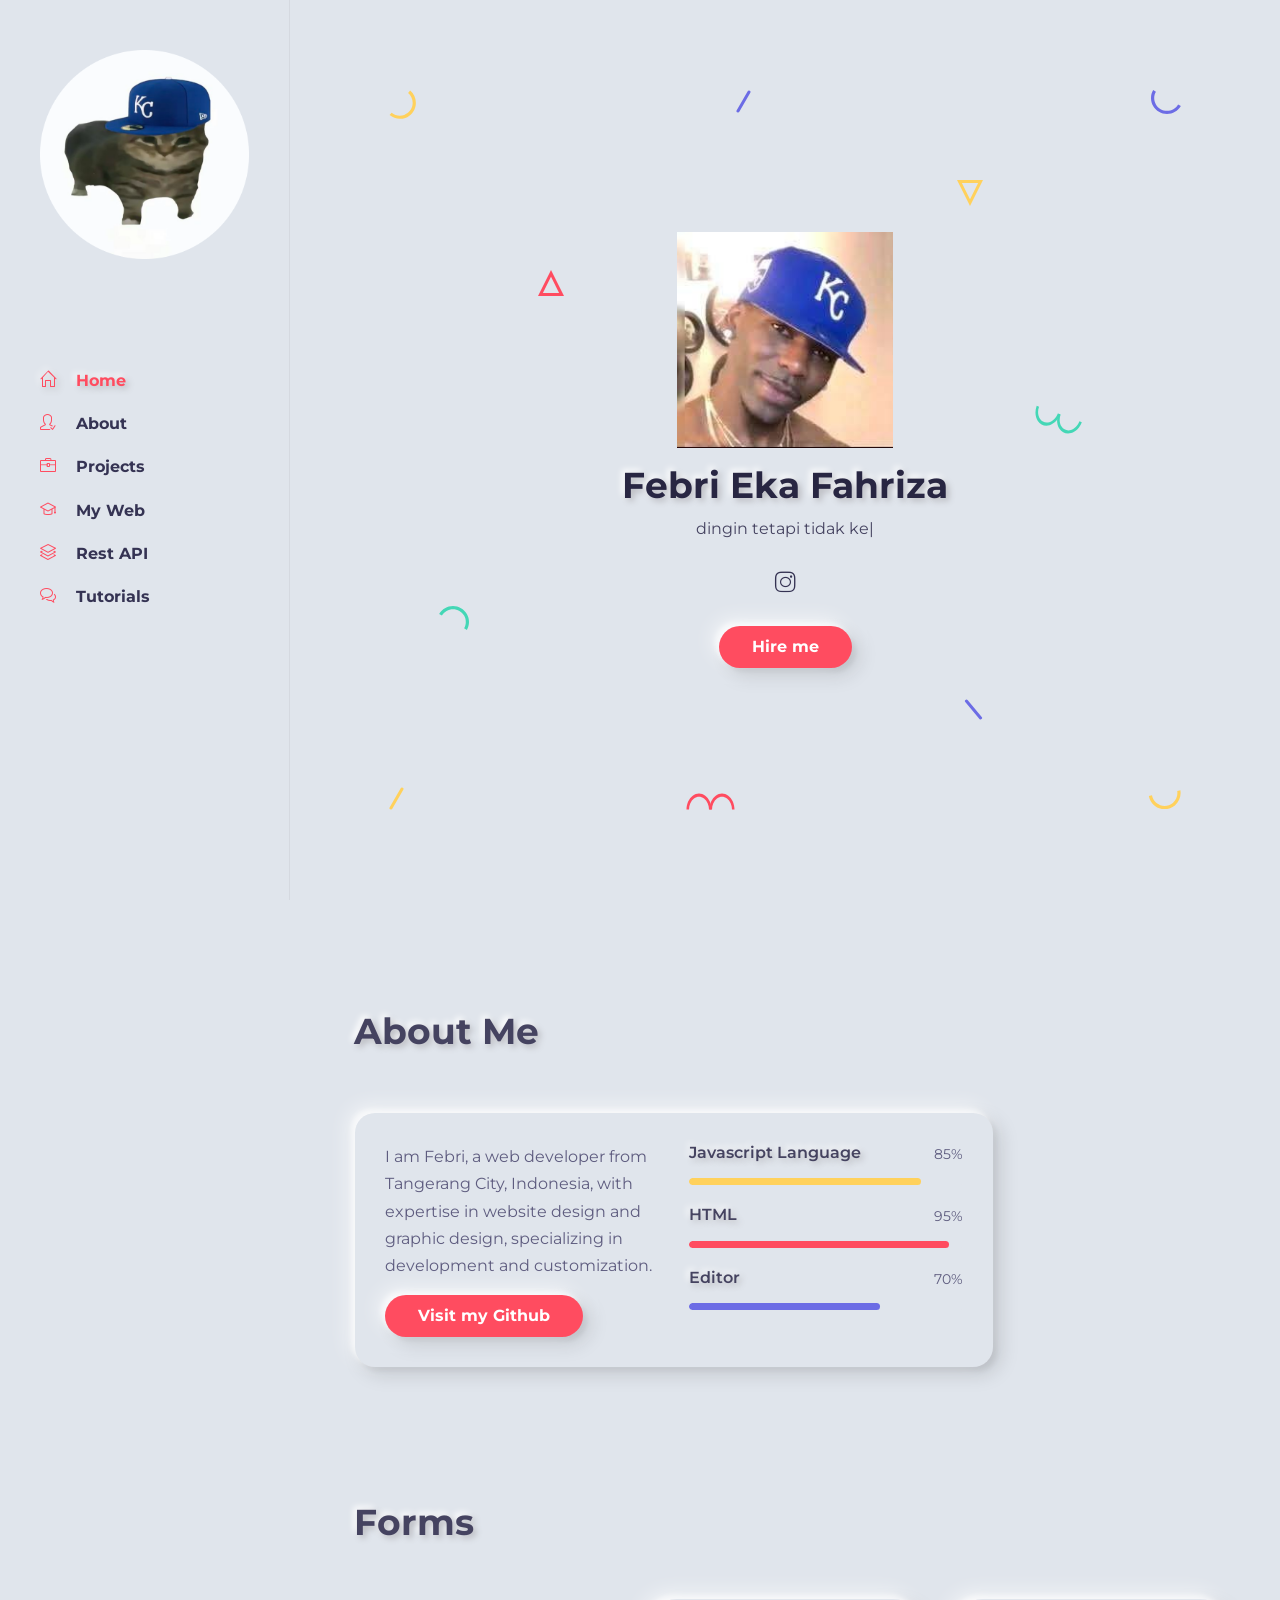
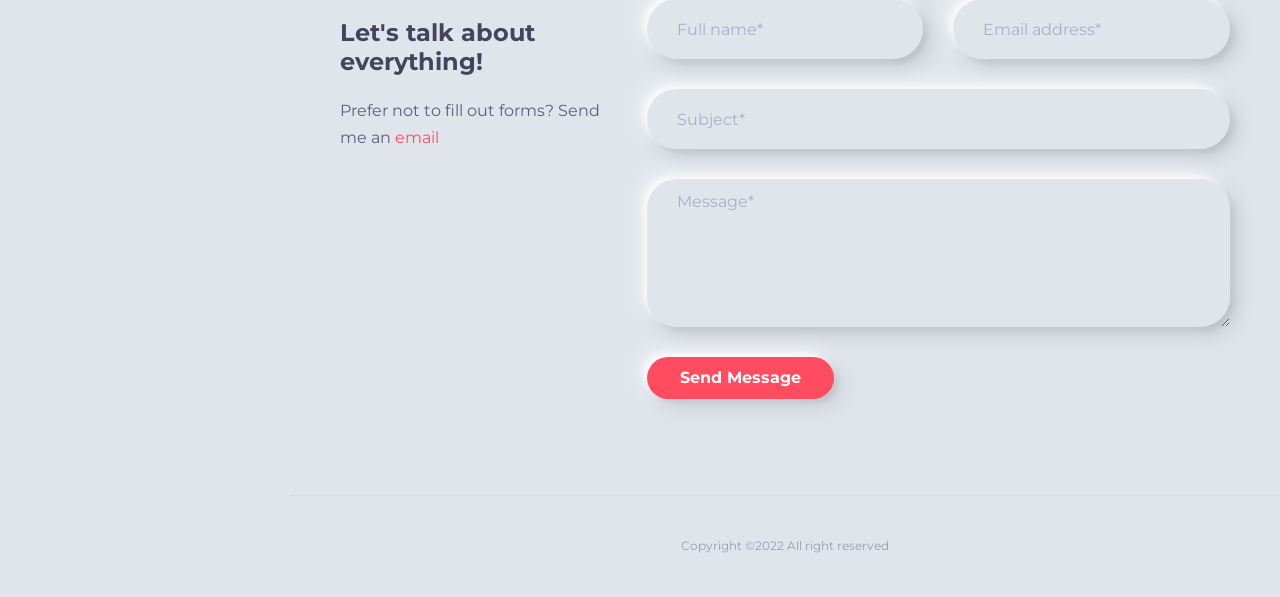
==== index.html @ 109f9fe0 "Update index.html" ====
<!DOCTYPE html>
<html lang="en-US">
  <head>
    <meta http-equiv="Content-Type" content="text/html; charset=UTF-8" />
    <title>Pucciri</title>
    <meta
      name="viewport"
      content="width=device-width, initial-scale=1, maximum-scale=1"
    />
    <link rel="shortcut icon" type="image/x-icon" href="images/profile.png" />

    <!-- STYLESHEETS -->
    <link rel="stylesheet" href="css/bootstrap.min.css" />
    <link rel="stylesheet" href="css/all.min.css" type="text/css" media="all" />
    <link
      rel="stylesheet"
      href="css/simple-line-icons.css"
      type="text/css"
      media="all"
    />
    <link rel="stylesheet" href="css/animate.css" type="text/css" media="all" />
    <link
      rel="stylesheet"
      href="css/jquery.fancybox.css"
      type="text/css"
      media="all"
    />
    <link
      rel="stylesheet"
      href="css/magnific-popup.css"
      type="text/css"
      media="all"
    />
    <link rel="stylesheet" href="css/style.css" type="text/css" media="all" />

    <script
      async
      src="https://www.googletagmanager.com/gtag/js?id=G-FWYZLPJEN9"
    ></script>
    <script src="js/gtag.js"></script>
  </head>

  <body>
    <!-- Preloader -->
    <div id="preloader" class="light">
      <div class="outer">
        <!-- Google Chrome -->
        <div class="infinityChrome">
          <div></div>
          <div></div>
          <div></div>
        </div>

        <!-- Safari and others -->
        <div class="infinity">
          <div>
            <span></span>
          </div>
          <div>
            <span></span>
          </div>
          <div>
            <span></span>
          </div>
        </div>
        <!-- Stuff -->
        <svg xmlns="http://www.w3.org/2000/svg" version="1.1" class="goo-outer">
          <defs>
            <filter id="goo">
              <feGaussianBlur
                in="SourceGraphic"
                stdDeviation="6"
                result="blur"
              />
              <feColorMatrix
                in="blur"
                values="1 0 0 0 0  0 1 0 0 0  0 0 1 0 0  0 0 0 18 -7"
                result="goo"
              />
              <feBlend in="SourceGraphic" in2="goo" />
            </filter>
          </defs>
        </svg>
      </div>
    </div>

    <!-- mobile header -->
    <header class="mobile-header-1 light">
      <div class="container">
        <!-- menu icon -->
        <div class="menu-icon d-inline-flex mr-4">
          <button>
            <span></span>
          </button>
        </div>
        <!-- logo image -->
        <div class="site-logo">
          <a href="#home">
            <img src="images/kucing.png" alt="rns" />
          </a>
        </div>
      </div>
    </header>

    <!-- desktop header -->
    <header class="desktop-header-1 light d-flex align-items-start flex-column">
      <!-- logo image -->
      <div class="site-logo">
        <a href="#home">
          <img src="images/kucing.png" alt="rns" />
        </a>
      </div>

      <!-- main menu -->
      <nav>
        <ul class="vertical-menu scrollspy">
          <li class="active">
            <a href="#home"><i class="icon-home"></i>Home</a>
          </li>
          <li>
            <a href="#about"><i class="icon-user-following"></i>About</a>
          </li>
          <li>
            <a href="https://github.com/pucciri?tab=projects"><i class="icon-briefcase"></i>Projects</a>
          </li>
          <li>
            <a href="https://jkt48.com/news/list?page=14&lang=id"><i class="icon-graduation"></i>My Web</a>
          </li>
          <li>
            <a href=""><i class="icon-layers"></i>Rest API</a>
          </li>
          <li>
            <a href="https://febri.github.io"><i class="icon-bubbles"></i>Tutorials</a>
          </li>
        </ul>
      </nav>

      <!-- site footer -->
    </header>

    <!-- main layout -->
    <main class="content">
      <!-- section home -->
      <section id="home" class="home d-flex light align-items-center">
        <div class="container">
          <!-- intro -->
          <div class="intro">
            <!-- avatar image -->
            <img
              src="images/anu.png"
              alt="Febri"
              class="mb-3"
              width="40%"
            />

            <!-- info -->
            <h1 class="mb-2 mt-0">Febri Eka Fahriza</h1>
            <p><span class="typing"></span></p>

            <!-- social icons -->
            <ul class="social-icons light list-inline mb-0 mt-4">
              <li class="list-inline-item">
                <a href="https://www.instagram.com/febrief_?igsh=MTBic3hxaTU4dmRndg==" target="_blank">
                  <i class="icon-social-instagram"></i>
                </a>
              </li>
            </ul>

            <!-- buttons -->
            <div class="mt-4">
              <a href="#contact" class="btn btn-default">Hire me</a>
            </div>
          </div>
          
          <!-- parallax layers -->
          <div class="parallax" data-relative-input="true">
            <svg
              width="27"
              height="29"
              data-depth="0.3"
              class="layer p1"
              xmlns="http://www.w3.org/2000/svg"
            >
              <path
                d="M21.15625.60099c4.37954 3.67487 6.46544 9.40612 5.47254 15.03526-.9929 5.62915-4.91339 10.30141-10.2846 12.25672-5.37122 1.9553-11.3776.89631-15.75715-2.77856l2.05692-2.45134c3.50315 2.93948 8.3087 3.78663 12.60572 2.22284 4.297-1.5638 7.43381-5.30209 8.22768-9.80537.79387-4.50328-.8749-9.08872-4.37803-12.02821L21.15625.60099z"
                fill="#FFD15C"
                fill-rule="evenodd"
              />
            </svg>

            <svg
              width="26"
              height="26"
              data-depth="0.2"
              class="layer p2"
              xmlns="http://www.w3.org/2000/svg"
            >
              <path
                d="M13 3.3541L2.42705 24.5h21.1459L13 3.3541z"
                stroke="#FF4C60"
                stroke-width="3"
                fill="none"
                fill-rule="evenodd"
              />
            </svg>

            <svg
              width="30"
              height="25"
              data-depth="0.3"
              class="layer p3"
              xmlns="http://www.w3.org/2000/svg"
            >
              <path
                d="M.1436 8.9282C3.00213 3.97706 8.2841.92763 14.00013.92796c5.71605.00032 10.9981 3.04992 13.85641 8 2.8583 4.95007 2.8584 11.0491-.00014 16.00024l-2.77128-1.6c2.28651-3.96036 2.28631-8.84002.00011-12.8002-2.2862-3.96017-6.5124-6.40017-11.08513-6.4-4.57271.00018-8.79872 2.43984-11.08524 6.4002l-2.77128-1.6z"
                fill="#44D7B6"
                fill-rule="evenodd"
              />
            </svg>

            <svg
              width="15"
              height="23"
              data-depth="0.6"
              class="layer p4"
              xmlns="http://www.w3.org/2000/svg"
            >
              <rect
                transform="rotate(30 9.86603 10.13397)"
                x="7"
                width="3"
                height="25"
                rx="1.5"
                fill="#FFD15C"
                fill-rule="evenodd"
              />
            </svg>

            <svg
              width="15"
              height="23"
              data-depth="0.2"
              class="layer p5"
              xmlns="http://www.w3.org/2000/svg"
            >
              <rect
                transform="rotate(30 9.86603 10.13397)"
                x="7"
                width="3"
                height="25"
                rx="1.5"
                fill="#6C6CE5"
                fill-rule="evenodd"
              />
            </svg>

            <svg
              width="49"
              height="17"
              data-depth="0.5"
              class="layer p6"
              xmlns="http://www.w3.org/2000/svg"
            >
              <g fill="#FF4C60" fill-rule="evenodd">
                <path
                  d="M.5 16.5c0-5.71709 2.3825-10.99895 6.25-13.8567 3.8675-2.85774 8.6325-2.85774 12.5 0C23.1175 5.50106 25.5 10.78292 25.5 16.5H23c0-4.57303-1.90625-8.79884-5-11.08535-3.09375-2.28652-6.90625-2.28652-10 0C4.90625 7.70116 3 11.92697 3 16.5H.5z"
                />
                <path
                  d="M23.5 16.5c0-5.71709 2.3825-10.99895 6.25-13.8567 3.8675-2.85774 8.6325-2.85774 12.5 0C46.1175 5.50106 48.5 10.78292 48.5 16.5H46c0-4.57303-1.90625-8.79884-5-11.08535-3.09375-2.28652-6.90625-2.28652-10 0-3.09375 2.28651-5 6.51232-5 11.08535h-2.5z"
                />
              </g>
            </svg>

            <svg
              width="26"
              height="26"
              data-depth="0.4"
              class="layer p7"
              xmlns="http://www.w3.org/2000/svg"
            >
              <path
                d="M13 22.6459L2.42705 1.5h21.1459L13 22.6459z"
                stroke="#FFD15C"
                stroke-width="3"
                fill="none"
                fill-rule="evenodd"
              />
            </svg>

            <svg
              width="19"
              height="21"
              data-depth="0.3"
              class="layer p8"
              xmlns="http://www.w3.org/2000/svg"
            >
              <rect
                transform="rotate(-40 6.25252 10.12626)"
                x="7"
                width="3"
                height="25"
                rx="1.5"
                fill="#6C6CE5"
                fill-rule="evenodd"
              />
            </svg>

            <svg
              width="30"
              height="25"
              data-depth="0.3"
              data-depth-y="-1.30"
              class="layer p9"
              xmlns="http://www.w3.org/2000/svg"
            >
              <path
                d="M29.8564 16.0718c-2.85854 4.95114-8.1405 8.00057-13.85654 8.00024-5.71605-.00032-10.9981-3.04992-13.85641-8-2.8583-4.95007-2.8584-11.0491.00014-16.00024l2.77128 1.6c-2.28651 3.96036-2.28631 8.84002-.00011 12.8002 2.2862 3.96017 6.5124 6.40017 11.08513 6.4 4.57271-.00018 8.79872-2.43984 11.08524-6.4002l2.77128 1.6z"
                fill="#6C6CE5"
                fill-rule="evenodd"
              />
            </svg>

            <svg
              width="47"
              height="29"
              data-depth="0.2"
              class="layer p10"
              xmlns="http://www.w3.org/2000/svg"
            >
              <g fill="#44D7B6" fill-rule="evenodd">
                <path
                  d="M46.78878 17.19094c-1.95535 5.3723-6.00068 9.52077-10.61234 10.8834-4.61167 1.36265-9.0893-.26708-11.74616-4.27524-2.65686-4.00817-3.08917-9.78636-1.13381-15.15866l2.34923.85505c-1.56407 4.29724-1.2181 8.92018.90705 12.12693 2.12514 3.20674 5.70772 4.5107 9.39692 3.4202 3.68921-1.0905 6.92581-4.40949 8.48988-8.70673l2.34923.85505z"
                />
                <path
                  d="M25.17585 9.32448c-1.95535 5.3723-6.00068 9.52077-10.61234 10.8834-4.61167 1.36264-9.0893-.26708-11.74616-4.27525C.16049 11.92447-.27182 6.14628 1.68354.77398l2.34923.85505c-1.56407 4.29724-1.2181 8.92018.90705 12.12692 2.12514 3.20675 5.70772 4.5107 9.39692 3.4202 3.68921-1.0905 6.92581-4.40948 8.48988-8.70672l2.34923.85505z"
                />
              </g>
            </svg>

            <svg
              width="33"
              height="20"
              data-depth="0.5"
              class="layer p11"
              xmlns="http://www.w3.org/2000/svg"
            >
              <path
                d="M32.36774.34317c.99276 5.63023-1.09332 11.3614-5.47227 15.03536-4.37895 3.67396-10.3855 4.73307-15.75693 2.77837C5.76711 16.2022 1.84665 11.53014.8539 5.8999l3.15139-.55567c.7941 4.50356 3.93083 8.24147 8.22772 9.8056 4.29688 1.56413 9.10275.71673 12.60554-2.2227C28.34133 9.98771 30.01045 5.4024 29.21635.89884l3.15139-.55567z"
                fill="#FFD15C"
                fill-rule="evenodd"
              />
            </svg>
          </div>
        </div>
      </section>

      <!-- section about -->
      <section id="about">
        <div class="container">
          <!-- section title -->
          <h2 class="section-title wow fadeInUp">About Me</h2>

          <div class="spacer" data-height="60"></div>

            <div class="col-md-9 triangle-left-md triangle-top-sm">
              <div class="rounded bg-white shadow-dark padding-30">
                <div class="row">
                  <div class="col-md-6">
                    <!-- about text -->
                    <p>
                      I am Febri, a web developer from Tangerang City, Indonesia, with expertise in website design and graphic design, specializing in development and customization.
                    </p>
                    <div class="mt-3">
                      <a
                        href="https://github.com/pucciri"
                        class="btn btn-default"
                        >Visit my Github</a
                      >
                    </div>
                    <div
                      class="spacer d-md-none d-lg-none"
                      data-height="30"
                    ></div>
                  </div>
                  <div class="col-md-6">
                    <!-- skill item -->
                    <div class="skill-item">
                      <div class="skill-info clearfix">
                        <h4 class="float-left mb-3 mt-0">Javascript Language</h4>
                        <span class="float-right">85%</span>
                      </div>
                      <div class="progress">
                        <div
                          class="progress-bar data-background"
                          role="progressbar"
                          aria-valuemin="0"
                          aria-valuemax="100"
                          aria-valuenow="85"
                          data-color="#FFD15C"
                        ></div>
                      </div>
                      <div class="spacer" data-height="20"></div>
                    </div>

                    <!-- skill item -->
                    <div class="skill-item">
                      <div class="skill-info clearfix">
                        <h4 class="float-left mb-3 mt-0">HTML</h4>
                        <span class="float-right">95%</span>
                      </div>
                      <div class="progress">
                        <div
                          class="progress-bar data-background"
                          role="progressbar"
                          aria-valuemin="0"
                          aria-valuemax="100"
                          aria-valuenow="95"
                          data-color="#FF4C60"
                        ></div>
                      </div>
                      <div class="spacer" data-height="20"></div>
                    </div>

                    <!-- skill item -->
                    <div class="skill-item">
                      <div class="skill-info clearfix">
                        <h4 class="float-left mb-3 mt-0">Editor</h4>
                        <span class="float-right">70%</span>
                      </div>
                      <div class="progress">
                        <div
                          class="progress-bar data-background"
                          role="progressbar"
                          aria-valuemin="0"
                          aria-valuemax="100"
                          aria-valuenow="70"
                          data-color="#6C6CE5"
                        ></div>
                      </div>
                    </div>
                  </div>
                </div>
              </div>
            </div>
          </div>
          <!-- row end -->

          <!-- more button -->
          <div class="load-more text-center mt-4">
            <!-- numbered pagination (hidden for infinite scroll) -->
            <ul class="portfolio-pagination list-inline d-none">
              <li class="list-inline-item">1</li>
              <li class="list-inline-item"><a href="works-2.html">2</a></li>
            </ul>
          </div>
        </div>
      </section>

      <!-- section contact -->
      <section id="contact">
        <div class="container">
          <!-- section title -->
          <h2 class="section-title wow fadeInUp">Forms</h2>

          <div class="spacer" data-height="55"></div>

          <div class="row wow fadeInUp">
            <div class="col-md-4">
              <!-- contact info -->
              <div class="contact-info">
                <h3 class="wow fadeInUp">Let's talk about everything!</h3>
                <p class="wow fadeInUp">
                  Prefer not to fill out forms? Send me an 
                  <a href="mailto:fahrizaxcx@gmail.com">email</a>
                </p>
              </div>
            </div>

            <div class="col-md-8">
              <!-- Contact Form -->

              <form
                id="my-form"
                class="contact-form mt-6"
                method="post"
                action=""
              >
                <div class="row">
                  <div class="column col-md-6">
                    <!-- Name input -->
                    <div class="form-group">
                      <input
                        type="text"
                        class="form-control"
                        name="InputName"
                        id="InputName"
                        placeholder="Full name*"
                        required
                      />
                      <div class="help-block with-errors"></div>
                    </div>
                  </div>

                  <div class="column col-md-6">
                    <!-- Email input -->
                    <div class="form-group">
                      <input
                        type="email"
                        class="form-control"
                        id="InputEmail"
                        name="InputEmail"
                        placeholder="Email address*"
                        required
                      />
                      <div class="help-block with-errors"></div>
                    </div>
                  </div>

                  <div class="column col-md-12">
                    <!-- Subject input -->
                    <div class="form-group">
                      <input
                        type="text"
                        class="form-control"
                        id="InputSubject"
                        name="InputSubject"
                        placeholder="Subject*"
                        required
                      />
                      <div class="help-block with-errors"></div>
                    </div>
                  </div>

                  <div class="column col-md-12">
                    <!-- Message textarea -->
                    <div class="form-group">
                      <textarea
                        name="InputMessage"
                        id="InputMessage"
                        class="form-control"
                        rows="5"
                        placeholder="Message*"
                        required
                      ></textarea>
                      <div class="help-block with-errors"></div>
                    </div>
                  </div>
                </div>

                <button
                  type="submit"
                  name="submit"
                  id="submit"
                  value="Submit"
                  class="btn btn-default"
                >
                  Send Message</button
                ><!-- Send Button -->

                <div id="status"></div>
              </form>
              <!-- Contact Form end -->
            </div>
          </div>
        </div>
      </section>

      <div class="spacer" data-height="96"></div>

      <footer class="footer light">
        <div class="copyright">Copyright &copy;2022 All right reserved</div>
      </footer>
    </main>

    <!-- Go to top button -->
    <a href="javascript:" id="return-to-top"><i class="fas fa-arrow-up"></i></a>

    <!-- SCRIPTS -->
    <script src="js/jquery-3.5.1.min.js"></script>
    <script src="js/popper.min.js"></script>
    <script src="js/bootstrap.min.js"></script>
    <script src="js/jquery.easing.min.js"></script>
    <script src="js/jquery.waypoints.min.js"></script>
    <script src="js/jquery.counterup.min.js"></script>
    <script src="js/jquery.fancybox.min.js"></script>
    <script src="js/contact.js"></script>
    <script src="js/wow.min.js"></script>
    <script src="js/morphext.min.js"></script>
    <script src="js/parallax.min.js"></script>
    <script src="js/jquery.magnific-popup.min.js"></script>
    <script src="js/typed.js"></script>
    <script src="js/custom.js"></script>

    <script>
      var typed = new Typed(".typing", {
        strings: [
          "dingin tetapi tidak kejam🥶",
          "hell nah",
          "tertawa tapi terluka😂",
        ],
        typeSpeed: 60,
        backSpeed: 37,
        loop: true,
      });
    </script>
  </body>
</html>
---- css/style.css ----
@charset "UTF-8";
/*

*/
@import url('https://fonts.googleapis.com/css2?family=Montserrat:ital,wght@0,100;0,200;0,300;0,400;0,500;0,600;0,700;0,800;0,900;1,100;1,200;1,300;1,400;1,500;1,600;1,700;1,800;1,900&display=swap');
/*=================================================================*/
/*                      BASE                              */
/*=================================================================*/

/* width */
::-webkit-scrollbar {
  width: 8px;
}

/* Track */
::-webkit-scrollbar-track {
  background: transparent;
}

/* Handle */
::-webkit-scrollbar-thumb {
  background: #b8b9be;
  border-radius: 10px;
  box-shadow: 3px 3px 6px #b8b9be, -3px -3px 6px #fff;
}

/* Handle on hover */
::-webkit-scrollbar-thumb:hover {
  background: #282642;
}

* {
  margin: 0;
  padding: 0;
}

html {
  margin: 0 !important;
  overflow: auto !important;
}

body {
  color: #5E5C7F;
  background-color: #e0e5ec;
  font-family: "Montserrat", sans-serif;
  font-size: 16px;
  line-height: 1.7;
  overflow-x: hidden;
  -webkit-font-smoothing: antialiased;
  -moz-osx-font-smoothing: grayscale;
}

img {
  max-width: 100%;
  height: auto;
}

.text-center {
  text-align: center;
}

.text-left {
  text-align: left;
}

.text-right {
  text-align: right;
}

.relative {
  position: relative;
}

/*=================================================================*/
/*                      TYPOGRAPHY                              */
/*=================================================================*/
h1,
h2,
h3,
h4,
h5,
h6 {
  color: #454360;
  font-family: "Montserrat", sans-serif;
  font-weight: 700;
  margin: 20px 0;
}

h1 {
  font-size: 36px;
}

h2 {
  font-size: 28px;
}

h3 {
  font-size: 24px;
}

h4 {
  font-size: 18px;
}

a {
  color: #FF4C60;
  outline: 0;
  -webkit-transition: all 0.3s ease-in-out;
  -o-transition: all 0.3s ease-in-out;
  transition: all 0.3s ease-in-out;
}

a:hover {
  color: #353353;
  text-decoration: none;
}

a:focus {
  outline: 0;
}

blockquote {
  padding: 20px 20px;
  margin: 0 0 20px;
  font-size: 16px;
  background: #e0e5ec;
  border-radius: 10px;
}

blockquote p {
  line-height: 1.6;
}

/* === Pre === */
pre {
  display: block;
  padding: 9.5px;
  margin: 0 0 10px;
  font-size: 13px;
  line-height: 1.42857143;
  color: #333;
  word-break: break-all;
  word-wrap: break-word;
  background-color: #e0e5ec;
  border: 1px solid #ccc;
  border-radius: 0;
}

/*=================================================================*/
/* PRELOADER */
/*=================================================================*/
.infinity {
  width: 120px;
  height: 60px;
  position: relative;
}

.infinity div,
.infinity span {
  position: absolute;
}

.infinity div {
  top: 0;
  left: 50%;
  width: 60px;
  height: 60px;
  -webkit-animation: rotate 6.9s linear infinite;
  animation: rotate 6.9s linear infinite;
}

.infinity div span {
  left: -8px;
  top: 50%;
  margin: -8px 0 0 0;
  width: 16px;
  height: 16px;
  display: block;
  background: #FF4C60;
  -webkit-box-shadow: 2px 2px 8px rgba(255, 76, 96, 0.09);
  box-shadow: 2px 2px 8px rgba(255, 76, 96, 0.09);
  border-radius: 50%;
  -webkit-transform: rotate(90deg);
  -ms-transform: rotate(90deg);
  transform: rotate(90deg);
  -webkit-animation: move 6.9s linear infinite;
  animation: move 6.9s linear infinite;
}

.infinity div span:before,
.infinity div span:after {
  content: "";
  position: absolute;
  display: block;
  border-radius: 50%;
  width: 14px;
  height: 14px;
  background: inherit;
  top: 50%;
  left: 50%;
  margin: -7px 0 0 -7px;
  -webkit-box-shadow: inherit;
  box-shadow: inherit;
}

.infinity div span:before {
  -webkit-animation: drop1 0.8s linear infinite;
  animation: drop1 0.8s linear infinite;
}

.infinity div span:after {
  -webkit-animation: drop2 0.8s linear infinite 0.4s;
  animation: drop2 0.8s linear infinite 0.4s;
}

.infinity div:nth-child(2) {
  -webkit-animation-delay: -2.3s;
  animation-delay: -2.3s;
}

.infinity div:nth-child(2) span {
  -webkit-animation-delay: -2.3s;
  animation-delay: -2.3s;
}

.infinity div:nth-child(3) {
  -webkit-animation-delay: -4.6s;
  animation-delay: -4.6s;
}

.infinity div:nth-child(3) span {
  -webkit-animation-delay: -4.6s;
  animation-delay: -4.6s;
}

.infinityChrome {
  width: 128px;
  height: 60px;
}

.infinityChrome div {
  position: absolute;
  width: 16px;
  height: 16px;
  background: #FF4C60;
  -webkit-box-shadow: 2px 2px 8px rgba(255, 76, 96, 0.09);
  box-shadow: 2px 2px 8px rgba(255, 76, 96, 0.09);
  border-radius: 50%;
  -webkit-animation: moveSvg 6.9s linear infinite;
  animation: moveSvg 6.9s linear infinite;
  -webkit-filter: url(#goo);
  filter: url(#goo);
  -webkit-transform: scaleX(-1);
  -ms-transform: scaleX(-1);
  transform: scaleX(-1);
  offset-path: path("M64.3636364,29.4064278 C77.8909091,43.5203348 84.4363636,56 98.5454545,56 C112.654545,56 124,44.4117395 124,30.0006975 C124,15.5896556 112.654545,3.85282763 98.5454545,4.00139508 C84.4363636,4.14996252 79.2,14.6982509 66.4,29.4064278 C53.4545455,42.4803627 43.5636364,56 29.4545455,56 C15.3454545,56 4,44.4117395 4,30.0006975 C4,15.5896556 15.3454545,4.00139508 29.4545455,4.00139508 C43.5636364,4.00139508 53.1636364,17.8181672 64.3636364,29.4064278 Z");
}

.infinityChrome div:before,
.infinityChrome div:after {
  content: "";
  position: absolute;
  display: block;
  border-radius: 50%;
  width: 14px;
  height: 14px;
  background: inherit;
  top: 50%;
  left: 50%;
  margin: -7px 0 0 -7px;
  -webkit-box-shadow: inherit;
  box-shadow: inherit;
}

.infinityChrome div:before {
  -webkit-animation: drop1 0.8s linear infinite;
  animation: drop1 0.8s linear infinite;
}

.infinityChrome div:after {
  -webkit-animation: drop2 0.8s linear infinite 0.4s;
  animation: drop2 0.8s linear infinite 0.4s;
}

.infinityChrome div:nth-child(2) {
  -webkit-animation-delay: -2.3s;
  animation-delay: -2.3s;
}

.infinityChrome div:nth-child(3) {
  -webkit-animation-delay: -4.6s;
  animation-delay: -4.6s;
}

@-webkit-keyframes moveSvg {
  0% {
    offset-distance: 0%;
  }

  25% {
    background: #6C6CE5;
  }

  75% {
    background: #FFD15C;
  }

  100% {
    offset-distance: 100%;
  }
}

@keyframes moveSvg {
  0% {
    offset-distance: 0%;
  }

  25% {
    background: #6C6CE5;
  }

  75% {
    background: #FFD15C;
  }

  100% {
    offset-distance: 100%;
  }
}

@-webkit-keyframes rotate {
  50% {
    -webkit-transform: rotate(360deg);
    transform: rotate(360deg);
    margin-left: 0;
  }

  50.0001%,
  100% {
    margin-left: -60px;
  }
}

@keyframes rotate {
  50% {
    -webkit-transform: rotate(360deg);
    transform: rotate(360deg);
    margin-left: 0;
  }

  50.0001%,
  100% {
    margin-left: -60px;
  }
}

@-webkit-keyframes move {

  0%,
  50% {
    left: -8px;
  }

  25% {
    background: #FFD15C;
  }

  75% {
    background: #6C6CE5;
  }

  50.0001%,
  100% {
    left: auto;
    right: -8px;
  }
}

@keyframes move {

  0%,
  50% {
    left: -8px;
  }

  25% {
    background: #FFD15C;
  }

  75% {
    background: #6C6CE5;
  }

  50.0001%,
  100% {
    left: auto;
    right: -8px;
  }
}

@-webkit-keyframes drop1 {
  100% {
    -webkit-transform: translate(32px, 8px) scale(0);
    transform: translate(32px, 8px) scale(0);
  }
}

@keyframes drop1 {
  100% {
    -webkit-transform: translate(32px, 8px) scale(0);
    transform: translate(32px, 8px) scale(0);
  }
}

@-webkit-keyframes drop2 {
  0% {
    -webkit-transform: translate(0, 0) scale(0.9);
    transform: translate(0, 0) scale(0.9);
  }

  100% {
    -webkit-transform: translate(32px, -8px) scale(0);
    transform: translate(32px, -8px) scale(0);
  }
}

@keyframes drop2 {
  0% {
    -webkit-transform: translate(0, 0) scale(0.9);
    transform: translate(0, 0) scale(0.9);
  }

  100% {
    -webkit-transform: translate(32px, -8px) scale(0);
    transform: translate(32px, -8px) scale(0);
  }
}

#preloader {
  background: #353353;
  height: 100%;
  position: fixed;
  width: 100%;
  z-index: 1031;
}

#preloader .outer {
  position: absolute;
  top: 50%;
  left: 50%;
  -webkit-transform: translate(-50%, -50%);
  -ms-transform: translate(-50%, -50%);
  transform: translate(-50%, -50%);
}

#preloader.light {
  background: #e0e5ec;
}

.goo-outer {
  display: none;
}

/*=================================================================*/
/*                      HEADER                              */
/*=================================================================*/
header.desktop-header-1 {
  color: #FFF;
  border-right: solid 1px rgba(255, 255, 255, 0.1);
  background: #aeacbe;
  padding: 50px 40px 40px;
  position: fixed;
  left: 0;
  overflow-y: auto;
  overflow-x: hidden;
  height: 100vh;
  min-height: 100vh;
  top: 0;
  width: 290px;
  z-index: 1;
  -webkit-transform: translateX(0);
  -ms-transform: translateX(0);
  transform: translateX(0);
  -webkit-transition: all 0.3s ease-in-out;
  -o-transition: all 0.3s ease-in-out;
  transition: all 0.3s ease-in-out;
  /* === Vertical Menu === */
  /* === Submenu === */
}

header.desktop-header-1.open {
  -webkit-transform: translateX(0);
  -ms-transform: translateX(0);
  transform: translateX(0);
}

header.desktop-header-1 .vertical-menu {
  list-style: none;
  padding: 0;
  margin-bottom: 100px;
  margin-top: 100px;
}

header.desktop-header-1 .vertical-menu li.openmenu>a {
  color: #000;
}

header.desktop-header-1 .vertical-menu li.openmenu .switch {
  -webkit-transform: rotate(45deg);
  -ms-transform: rotate(45deg);
  transform: rotate(45deg);
}

header.desktop-header-1 .vertical-menu li {
  padding: 8px 0;
  position: relative;
  list-style: none;
  -webkit-transition: all 0.2s ease-in-out;
  -o-transition: all 0.2s ease-in-out;
  transition: all 0.2s ease-in-out;
}

header.desktop-header-1 .vertical-menu li a:hover {
  color: #FFD15C;
}

header.desktop-header-1 .vertical-menu li i {
  color: #FFD15C;
  margin-right: 20px;
}

header.desktop-header-1 .vertical-menu li .switch {
  font-size: 30px;
  display: inline-block;
  padding: 0 14px;
  line-height: 1;
  cursor: pointer;
  color: #000;
  position: absolute;
  top: 24px;
  -webkit-transform: rotate(0deg);
  -ms-transform: rotate(0deg);
  transform: rotate(0deg);
  -webkit-transition: all 0.2s ease-in-out;
  -o-transition: all 0.2s ease-in-out;
  transition: all 0.2s ease-in-out;
  -webkit-backface-visibility: hidden;
  backface-visibility: hidden;
}

header.desktop-header-1 .vertical-menu li a {
  color: #FFF;
  font-family: "Montserrat", sans-serif;
  font-size: 16px;
  font-weight: 700;
  width: 100%;
  text-decoration: none;
  position: relative;
}

header.desktop-header-1 .vertical-menu li a.nav-link {
  display: initial;
  padding: 0;
}

header.desktop-header-1 .vertical-menu li .nav-link.active {
  color: #FFD15C;
}

header.desktop-header-1 .submenu {
  display: none;
  padding: 0;
}

header.desktop-header-1 .submenu li a {
  color: #000;
  font-size: 18px;
  font-weight: 700;
}

header.desktop-header-1 .submenu li a:after {
  height: 3px;
}

header.desktop-header-1 .submenu li a:hover:after {
  width: 100%;
  height: 3px;
}

header.desktop-header-1 .submenu li a:hover {
  color: #000;
}

header.desktop-header-1 .footer {
  margin-top: auto;
}

header.desktop-header-1.light {
  border-right: solid 1px rgba(0, 0, 0, 0.05);
  background: #e0e5ec;
}

header.desktop-header-1.light .vertical-menu li .nav-link.active {
  color: #FF4C60;
  text-shadow: 3px 3px 6px #b8b9be, -3px -3px 6px #fff;
}

header.desktop-header-1.light .vertical-menu li a {
  color: #353353;
}

header.desktop-header-1.light .vertical-menu li a:hover {
  color: #FF4C60;
}

header.desktop-header-1.light .vertical-menu li i {
  color: #FF4C60;
}

header.mobile-header-1 {
  background: #353353;
  display: none;
  padding: 10px 0;
  -webkit-transition: all 0.3s ease-in-out;
  -o-transition: all 0.3s ease-in-out;
  transition: all 0.3s ease-in-out;
}

header.mobile-header-1.open {
  -webkit-transform: translateX(290px);
  -ms-transform: translateX(290px);
  transform: translateX(290px);
}

header.mobile-header-1 .menu-icon button {
  background: transparent;
  border: 0;
  cursor: pointer;
  outline: 0;
  height: 33px;
  width: 33px;
}

header.mobile-header-1 .menu-icon span {
  display: block;
  background: #FFF;
  border-radius: 5px;
  height: 4px;
  position: relative;
  width: 30px;
}

header.mobile-header-1 .menu-icon span:before {
  content: "";
  display: block;
  background: #FFF;
  border-radius: 5px;
  height: 4px;
  top: -10px;
  position: absolute;
  width: 30px;
}

header.mobile-header-1 .menu-icon span:after {
  content: "";
  display: block;
  background: #FFF;
  border-radius: 5px;
  height: 4px;
  top: 10px;
  position: absolute;
  width: 30px;
}

header.mobile-header-1 .site-logo {
  display: inline-block;
}

header.mobile-header-1 .site-logo img {
  max-height: 30px;
}

header.mobile-header-1.light {
  background: #e0e5ec;
}

header.mobile-header-1.light .menu-icon span {
  background: #353353;
}

header.mobile-header-1.light .menu-icon span:before,
header.mobile-header-1.light .menu-icon span:after {
  background: #353353;
}

/*=================================================================*/
/*                      SECTIONS                             */
/*=================================================================*/
main.content {
  margin-left: 290px;
  -webkit-transition: all 0.3s ease-in-out;
  -o-transition: all 0.3s ease-in-out;
  transition: all 0.3s ease-in-out;
}

main.content.open {
  opacity: 0.8;
  -webkit-transform: translateX(290px);
  -ms-transform: translateX(290px);
  transform: translateX(290px);
}

section {
  padding-top: 110px;
  position: relative;
}

section.home {
  background: #353353;
  padding: 0;
  height: 100vh;
  min-height: 100vh;
}

section.home .intro {
  margin: auto;
  max-width: 540px;
  text-align: center;
  position: relative;
  z-index: 1;
}

section.home .intro h1 {
  color: #FFF;
  font-size: 36px;
}

section.home .intro span {
  color: #FFF;
  font-size: 16px;
}

section.home .social-icons li a {
  color: #FFF;
}

section.home.light {
  background: #e0e5ec;
}

section.home.light .intro h1 {
  color: #282642;
  text-shadow: 3px 3px 6px #b8b9be, -3px -3px 6px #fff;
}

section.home.light .intro span {
  color: #454360;
}

section.home.light .social-icons li a {
  color: #353353;
}

section.home.light .social-icons li a:hover {
  color: #FFD15C;
}

.section-title {
  font-size: 36px;
  margin: 0;
  margin-left: 14px;
  position: relative;
  text-shadow: 3px 3px 6px #b8b9be, -3px -3px 6px #fff;
}

.section-title:before {
  content: "";
  background-image: url(../images/dots-bg.svg);
  display: block;
  height: 37px;
  left: -14px;
  top: -14px;
  position: absolute;
  width: 37px;
}

/*=================================================================*/
/*                      PARALLAX SHAPES                          */
/*=================================================================*/
.parallax {
  position: absolute;
  left: 0;
  top: 0;
  height: 100%;
  width: 100%;
}

.parallax .layer {
  position: absolute;
}

.parallax .p1 {
  left: 10%;
  top: 10%;
}

.parallax .p2 {
  left: 25%;
  top: 30%;
}

.parallax .p3 {
  left: 15%;
  bottom: 30%;
}

.parallax .p4 {
  left: 10%;
  bottom: 10%;
}

.parallax .p5 {
  left: 45%;
  top: 10%;
}

.parallax .p6 {
  left: 40%;
  bottom: 10%;
}

.parallax .p7 {
  top: 20%;
  right: 30%;
}

.parallax .p8 {
  right: 30%;
  bottom: 20%;
}

.parallax .p9 {
  right: 10%;
  top: 10%;
}

.parallax .p10 {
  top: 45%;
  right: 20%;
}

.parallax .p11 {
  bottom: 10%;
  right: 10%;
}

/*=================================================================*/
/*                      SKILLS                              */
/*=================================================================*/
.skill-item .skill-info h4 {
  font-size: 16px;
  font-weight: 600;
  text-shadow: 3px 3px 6px #b8b9be, -3px -3px 6px #fff;
}

.skill-item .skill-info span {
  font-size: 14px;
}

/*=================================================================*/
/*                      SERVICE                              */
/*=================================================================*/
.service-box {
  -webkit-transform: translateY(0);
  -ms-transform: translateY(0);
  transform: translateY(0);
  -webkit-transition: all 0.3s ease-in-out;
  -o-transition: all 0.3s ease-in-out;
  transition: all 0.3s ease-in-out;
}

.service-box h3 {
  font-size: 20px;
  /*! text-shadow: 3px 3px 6px #b8b9be, -3px -3px 6px #fff; */
}

.service-box img {
  margin-bottom: 22px;
}

.service-box:hover {
  -webkit-transform: translateY(-10px);
  -ms-transform: translateY(-10px);
  transform: translateY(-10px);
}

/*=================================================================*/
/*                      PORTFOLIO                              */
/*=================================================================*/
.portfolio-wrapper [class*=col-] {
  margin-top: 15px;
  margin-bottom: 15px;
}

.pf-filter-wrapper {
  display: none;
}

.portfolio-item {
  position: relative;
  overflow: hidden;
}

.portfolio-item .thumb {
  overflow: hidden;
}

.portfolio-item .thumb img {
  filter: opacity(0.5);
}

.portfolio-item .details {
  color: #FFF;
  position: absolute;
  height: 100%;
  width: 100%;
  z-index: 1;
}

.portfolio-item .details h4 {
  color: #FFF;
  font-size: 20px;
  margin: 0 0 10px;
  padding: 0 20px;
  opacity: 0;
  -webkit-transform: translateY(30px);
  -ms-transform: translateY(30px);
  transform: translateY(30px);
  -webkit-transition: all cubic-bezier(0.075, 0.82, 0.165, 1) 1s;
  -o-transition: all cubic-bezier(0.075, 0.82, 0.165, 1) 1s;
  transition: all cubic-bezier(0.075, 0.82, 0.165, 1) 1s;
  position: absolute;
  top: 60px;
  text-shadow: 1px 1px 4px #0002, -1px -1px 4px #fff;
}

.portfolio-item .details span.term {
  color: #FFF;
  background: #FF4C60;
  border-bottom-left-radius: 15px;
  border-bottom-right-radius: 15px;
  font-size: 14px;
  opacity: 0;
  display: inline-block;
  padding: 3px 10px;
  position: absolute;
  top: 0;
  left: 20px;
  -webkit-transform: translateY(-40px);
  -ms-transform: translateY(-40px);
  transform: translateY(-40px);
  -webkit-transition: all cubic-bezier(0.075, 0.82, 0.165, 1) 1s;
  -o-transition: all cubic-bezier(0.075, 0.82, 0.165, 1) 1s;
  transition: all cubic-bezier(0.075, 0.82, 0.165, 1) 1s;
  box-shadow: 3px 3px 6px #0002, -3px -3px 6px #fff;
}

.portfolio-item .details .more-button {
  color: #FFF;
  font-size: 20px;
  display: block;
  background: #FFD15C;
  border-radius: 100%;
  height: 40px;
  line-height: 42px;
  text-align: center;
  position: absolute;
  bottom: 20px;
  left: 20px;
  width: 40px;
  opacity: 0;
  -webkit-transition: all 0.3s ease-in-out;
  -o-transition: all 0.3s ease-in-out;
  transition: all 0.3s ease-in-out;
}

.portfolio-item .mask {
  background: #e0e5ec;
  position: absolute;
  left: 0;
  top: 0;
  opacity: 0;
  height: 100%;
  width: 100%;
  -webkit-transition: all 0.3s ease-in-out;
  -o-transition: all 0.3s ease-in-out;
  transition: all 0.3s ease-in-out;
}

.portfolio-item:hover .mask {
  opacity: 0.9;
}

.portfolio-item:hover .details h4,
.portfolio-item:hover .details span {
  opacity: 1;
  -webkit-transform: translateY(0);
  -ms-transform: translateY(0);
  transform: translateY(0);
}

.portfolio-item:hover .details .more-button {
  opacity: 1;
}

.portfolio-filter {
  margin-bottom: 25px;
}

.portfolio-filter li {
  color: #5E5C7F;
  cursor: pointer;
  font-family: "Rubik", sans-serif;
  font-size: 16px;
  font-weight: 700;
  position: relative;
  -webkit-transition: all 0.3s ease-in-out;
  -o-transition: all 0.3s ease-in-out;
  transition: all 0.3s ease-in-out;
}

.portfolio-filter li:hover {
  color: #FF4C60;
}

.portfolio-filter li.current {
  color: #FF4C60;
  text-shadow: 3px 3px 6px #0002, -3px -3px 6px #fff;
}

.portfolio-filter li:not(:last-child) {
  margin-right: 1.8rem;
}

select.portfolio-filter-mobile {
  font-size: 16px;
  border-radius: 10px;
  outline: 0;
  margin-bottom: 30px;
  position: relative;
  width: 100%;
}

.pf-filter-wrapper {
  position: relative;
}

.pf-filter-wrapper:after {
  content: "";
  font-family: "FontAwesome";
  position: absolute;
  top: 0;
  right: 20px;
  color: #000;
}

/*=================================================================*/
/*                      FACTS                              */
/*=================================================================*/
.fact-item .details {
  margin-left: 60px;
}

.fact-item .icon {
  font-size: 36px;
  color: #DEDEEA;
  float: left;
}

.fact-item .number {
  font-size: 30px;
}

.fact-item .number em {
  font-style: normal;
  text-shadow: 3px 3px 6px #b8b9be, -3px -3px 6px #fff;
}

.fact-item p {
  font-size: 16px;
}

/*=================================================================*/
/*                      CLIENTS                              */
/*=================================================================*/
.client-item {
  min-height: 50px;
  position: relative;
  text-align: center;
  margin-top: 60px;
}

.client-item .inner {
  text-align: center;
  position: absolute;
  left: 0;
  top: 50%;
  -webkit-transform: translateY(-50%);
  -ms-transform: translateY(-50%);
  transform: translateY(-50%);
  width: 100%;
}

.client-item img {
  display: inline-block;
}

/*=================================================================*/
/*                      HELPER                              */
/*=================================================================*/
.help-block.with-errors {
  color: red;
  font-size: 12px;
  padding-left: 30px;
}

.help-block.with-errors ul {
  margin-bottom: 0;
}

.spacer {
  clear: both;
}

.text-link {
  font-family: "Montserrat", sans-serif;
  font-size: 14px;
  font-weight: 700;
  text-transform: uppercase;
}

#infscr-loading {
  position: absolute;
  left: 50%;
  margin-left: -15px;
  bottom: 10px;
}

#infscr-loading img {
  display: none;
}

.fa-spinner {
  margin-right: 10px;
  display: none;
}

.scroll-down {
  position: absolute;
  bottom: 40px;
  left: 0;
  width: 100%;
  z-index: 1;
}

.scroll-down.light span {
  color: #454360;
}

.scroll-down.light .mouse {
  border-color: #353353;
}

.scroll-down.light .mouse .wheel {
  background: #353353;
}

@-webkit-keyframes ani-mouse {
  0% {
    top: 29%;
  }

  15% {
    top: 50%;
  }

  50% {
    top: 50%;
  }

  100% {
    top: 29%;
  }
}

@keyframes ani-mouse {
  0% {
    top: 29%;
  }

  15% {
    top: 50%;
  }

  50% {
    top: 50%;
  }

  100% {
    top: 29%;
  }
}

.mouse-wrapper {
  color: #FFF;
  font-size: 14px;
  display: block;
  max-width: 100px;
  margin: auto;
  text-align: center;
}

.mouse-wrapper:hover {
  color: #FFF;
}

.mouse {
  border: solid 2px #FFF;
  border-radius: 16px;
  display: block;
  margin: auto;
  margin-top: 10px;
  height: 26px;
  position: relative;
  width: 20px;
}

.mouse .wheel {
  background: #e0e5ec;
  border-radius: 100%;
  display: block;
  position: absolute;
  top: 8px;
  left: 50%;
  -webkit-transform: translateX(-50%);
  -ms-transform: translateX(-50%);
  transform: translateX(-50%);
  height: 4px;
  width: 4px;
  -webkit-animation: ani-mouse 2s linear infinite;
  animation: ani-mouse 2s linear infinite;
}

.circle {
  border-radius: 100%;
}

footer.footer {
  padding: 40px 0;
  text-align: center;
}

footer.footer .copyright {
  color: #9C9AB3;
  font-size: 12px;
}

footer.footer.light {
  background: #e0e5ec;
  border-top: solid 1px rgba(0, 0, 0, 0.05);
}

/*=================================================================*/
/*                      DARK MODE                              */
/*=================================================================*/
body.dark {
  color: #FFF;
  background-color: #353353;
}

body.dark .section-title {
  color: #FFF;
}

body.dark .section-title:before {
  background: url("../images/dots-bg-light.svg");
}

body.dark .bg-dark {
  background: #302f4e !important;
}

body.dark h1,
body.dark h2,
body.dark h3,
body.dark h4,
body.dark h5,
body.dark h6 {
  color: #FFF;
}

body.dark .triangle-top:before {
  border-bottom-color: #302f4e;
}

body.dark .timeline.exp .timeline-container::after,
body.dark .timeline.edu .timeline-container::after {
  background: #302f4e;
}

body.dark .portfolio-filter li {
  color: #FFF;
}

body.dark a:hover {
  color: #FFF;
}

body.dark .portfolio-filter li.current {
  color: #FF4C60;
}

body.dark .blog-item .details h4.title a {
  color: #FFF;
}

body.dark .blog-item .details h4.title a:hover {
  color: #FF4C60;
}

body.dark .contact-info {
  background-image: url("../images/map-light.png");
}

body.dark .white-popup {
  background: #302f4e;
}

body.dark footer.footer {
  border-top: solid 1px rgba(255, 255, 255, 0.1);
}

body.dark .content-blog,
body.dark .blog-page-section {
  background: #353353;
}

body.dark .bg-white {
  background-color: #302f4e !important;
}

body.dark .blog-standard .meta li a,
body.dark .blog-standard .title a,
body.dark .comment-author .fn {
  color: #fff;
}

body.dark .blog-page-section .blog-pagination ul li {
  background-color: #302f4e !important;
}

body.dark .blog-page-section .blog-single {
  background-color: #302f4e !important;
}

/*=================================================================*/
/*                     BUTTONS
/*=================================================================*/
.btn {
  border-radius: 30px;
  font-family: "Montserrat", sans-serif;
  font-size: 16px;
  font-weight: 700;
  overflow: hidden;
  line-height: 1;
  padding: 12px 32px;
  position: relative;
}

.btn:focus {
  -webkit-box-shadow: none;
  box-shadow: none;
}

.btn:focus {
  outline: 0;
}

@-webkit-keyframes button-push {
  50% {
    -webkit-transform: scale(0.8);
    transform: scale(0.8);
  }

  100% {
    -webkit-transform: scale(1);
    transform: scale(1);
  }
}

@-webkit-keyframes hvr-push {
  50% {
    -webkit-transform: scale(0.8);
    transform: scale(0.8);
  }

  100% {
    -webkit-transform: scale(1);
    transform: scale(1);
  }
}

@keyframes hvr-push {
  50% {
    -webkit-transform: scale(0.8);
    transform: scale(0.8);
  }

  100% {
    -webkit-transform: scale(1);
    transform: scale(1);
  }
}

.btn-default {
  color: #FFF;
  background: #FF4C60;
  display: inline-block;
  vertical-align: middle;
  position: relative;
  -webkit-transform: perspective(1px) translateZ(0);
  transform: perspective(1px) translateZ(0);
  box-shadow: -7px -7px 20px 0px #fff9, -4px -4px 5px 0px #fff9, 7px 7px 20px 0px #0002, 4px 4px 5px 0px #0001, inset 0px 0px 0px 0px #fff9, inset 0px 0px 0px 0px #0001, inset 0px 0px 0px 0px #fff9, inset 0px 0px 0px 0px #0001;
}

.btn-default:hover {
  color: #FFF;
  -webkit-animation-name: button-push;
  animation-name: button-push;
  -webkit-animation-duration: 0.3s;
  animation-duration: 0.3s;
  -webkit-animation-timing-function: linear;
  animation-timing-function: linear;
  -webkit-animation-iteration-count: 1;
  animation-iteration-count: 1;
}

.btn-full {
  text-align: center;
  width: 100%;
}

.btn-group-lg>.btn,
.btn-lg {
  padding: 28px 30px;
  font-size: 18px;
  font-weight: 100;
  line-height: 0;
}

.btn-sm {
  padding: 17px 16px;
  font-size: 12px;
  line-height: 0;
}

.btn-xs {
  padding: 12px 10px;
  font-size: 12px;
  line-height: 0;
}

.btn.disabled,
.btn:disabled {
  opacity: 1;
  cursor: not-allowed;
}

/*=================================================================*/
/*                     BOOTSTRAP ELEMENTS
/*=================================================================*/
.breadcrumb {
  font-size: 14px;
  padding: 0;
  margin-bottom: 0;
  list-style: none;
  background-color: transparent;
  border-radius: 0;
}

.breadcrumb>.active {
  color: #9c9c9c;
}

/* === Progress Bar === */
.progress {
  height: 7px;
  margin-bottom: 0;
  overflow: hidden;
  background-color: #e0e5ec;
  border-radius: 15px;
  -webkit-box-shadow: none;
  box-shadow: none;
}

.progress-bar {
  border-radius: 15px;
  float: left;
  width: 0;
  height: 100%;
  font-size: 12px;
  line-height: 7px;
  color: #fff;
  text-align: center;
  background-color: #353353;
  -webkit-box-shadow: none;
  box-shadow: none;
  -webkit-transition: width 0.6s ease;
  -o-transition: width 0.6s ease;
  transition: width 0.6s ease;
}

/* === Form Control === */
.form-control {
  display: block;
  border-radius: 30px;
  width: 100%;
  height: 60px;
  padding: 10px 30px;
  font-size: 16px;
  font-weight: 400;
  line-height: 1.6;
  color: #454360;
  background-color: #e0e5ec;
  background-image: none;
  border: 0;
  -webkit-box-shadow: none;
  box-shadow: none;
}

.form-control:focus {
  outline: 0;
  background: #e0e5ec;

}

.form-control::-webkit-input-placeholder {
  /* Edge */
  color: #AEACCA;
}

.form-control:-ms-input-placeholder {
  /* Internet Explorer 10-11 */
  color: #AEACCA;
}

.form-control::-moz-placeholder {
  color: #AEACCA;
}

.form-control::-ms-input-placeholder {
  color: #AEACCA;
}

.form-control::placeholder {
  color: #AEACCA;
}

.form-group {
  margin-bottom: 30px;
}

.input-group-addon {
  padding: 0;
  font-size: 14px;
  font-weight: 400;
  line-height: 1;
  color: #555;
  text-align: center;
  background-color: transparent;
  border: 0;
  border-radius: 0;
}

/* === Alert === */
.alert {
  padding: 15px;
  margin-bottom: 20px;
  border: 1px solid transparent;
  border-radius: 20px;
}

.alert-dismissable .close,
.alert-dismissible .close {
  position: relative;
  top: 0;
  right: 0;
  color: inherit;
}

/*=================================================================*/
/*                      THEME ELEMENTS
/*=================================================================*/
/* === Timeline === */
.timeline {
  position: relative;
}

.timeline .timeline-container {
  padding-left: 50px;
  margin-bottom: 50px;
  position: relative;
  background-color: inherit;
  width: 100%;
}

.timeline .timeline-container:last-of-type {
  margin-bottom: 0;
}

.timeline.edu .timeline-container::after {
  content: "";
  background: #e0e5ec;
  font-family: "simple-line-icons";
  font-size: 24px;
  color: #FF4C60;
  position: absolute;
  left: -7px;
  top: 0;
  z-index: 1;
}

.timeline.exp .timeline-container::after {
  content: "";
  background: #e0e5ec;
  font-family: "simple-line-icons";
  font-size: 24px;
  color: #FF4C60;
  position: absolute;
  left: -7px;
  top: 0;
  z-index: 1;
}

.timeline .content {
  position: relative;
}

.timeline .content .time {
  color: #8B88B1;
  font-size: 14px;
}

.timeline .content h3 {
  font-size: 20px;
  margin: 10px 0;
  text-shadow: -4px -4px 5px #fff9, 4px 4px 5px #0002;
}

.timeline .content p {
  margin: 0;
}

.timeline span.line {
  position: absolute;
  width: 1px;
  background-color: #FF4C60;
  top: 30px;
  bottom: 30px;
  left: 34px;
}

/* === Social Icons === */
.social-icons li:not(:last-child) {
  margin-right: 1.5rem;
}

.social-icons li a {
  font-size: 21px;
}

.social-icons li:nth-child(1) a:hover {
  color: #ff00b3 !important;
}

.social-icons li:nth-child(2) a:hover {
  color: #e94e31 !important;
}

.social-icons li:nth-child(3) a:hover {
  color: #48c857 !important;
}

.social-icons li:nth-child(4) a:hover {
  color: #ea4c89 !important;
}

.social-icons li:nth-child(5) a:hover {
  color: #bd081c !important;
}

/* === Go to Top === */
#return-to-top {
  position: fixed;
  bottom: 25px;
  right: 25px;
  background: rgb(224, 229, 236);
  width: 40px;
  height: 40px;
  display: block;
  text-decoration: none;
  border-radius: 100%;
  display: none;
  z-index: 4;
  -webkit-transition: all 0.3s ease-in-out;
  -o-transition: all 0.3s ease-in-out;
  transition: all 0.3s ease-in-out;
  box-shadow: -7px -7px 20px 0px #fff9, -4px -4px 5px 0px #fff9, 7px 7px 20px 0px #0002, 4px 4px 5px 0px #0001, inset 0px 0px 0px 0px #fff9, inset 0px 0px 0px 0px #0001, inset 0px 0px 0px 0px #fff9, inset 0px 0px 0px 0px #0001;
}

#return-to-top i {
  color: #fff;
  margin: 0;
  position: relative;
  left: 13px;
  top: 8px;
  font-size: 16px;
  -webkit-transform: translateY(0px);
  -ms-transform: translateY(0px);
  transform: translateY(0px);
  -webkit-transition: all 0.1s ease-in-out;
  -o-transition: all 0.1s ease-in-out;
  transition: all 0.1s ease-in-out;
}

#return-to-top:hover {
  background: #FF4C60;
}

/* === Helper === */
.rounded {
  border-radius: 20px !important;
}

.bg-white {
  background: #e0e5ec !important;
}

.shadow-dark,
.form-control,
.form-control:focus {
  box-shadow: -7px -7px 20px 0px #fff9, -4px -4px 5px 0px #fff9, 7px 7px 20px 0px #0002, 4px 4px 5px 0px #0001, inset 0px 0px 0px 0px #fff9, inset 0px 0px 0px 0px #0001, inset 0px 0px 0px 0px #fff9, inset 0px 0px 0px 0px #0001;
}

.shadow-light {
  -webkit-box-shadow: 0px 5px 20px 0px rgba(255, 255, 255, 0.01);
  box-shadow: 0px 5px 20px 0px rgba(255, 255, 255, 0.01);
}

.shadow-blue {
  box-shadow: -7px -7px 20px 0px #fff9, -4px -4px 5px 0px #fff9, 7px 7px 20px 0px #0002, 4px 4px 5px 0px #0001, inset 0px 0px 0px 0px #fff9, inset 0px 0px 0px 0px #0001, inset 0px 0px 0px 0px #fff9, inset 0px 0px 0px 0px #0001;
}

.shadow-pink {
  box-shadow: -7px -7px 20px 0px #fff9, -4px -4px 5px 0px #fff9, 7px 7px 20px 0px #0002, 4px 4px 5px 0px #0001, inset 0px 0px 0px 0px #fff9, inset 0px 0px 0px 0px #0001, inset 0px 0px 0px 0px #fff9, inset 0px 0px 0px 0px #0001;
}

.shadow-yellow {
  box-shadow: -7px -7px 20px 0px #fff9, -4px -4px 5px 0px #fff9, 7px 7px 20px 0px #0002, 4px 4px 5px 0px #0001, inset 0px 0px 0px 0px #fff9, inset 0px 0px 0px 0px #0001, inset 0px 0px 0px 0px #fff9, inset 0px 0px 0px 0px #0001;
}

.padding-30 {
  padding: 30px;
}

.text-light h1,
.text-light h2,
.text-light h3,
.text-light h4,
.text-light h5,
.text-light h6 {
  color: #FFF;
}

/*=================================================================*/
/*                      RESPONSIVE SETTINGS
/*=================================================================*/
@media only screen and (-webkit-min-device-pixel-ratio: 1.5),
only screen and (-o-min-device-pixel-ratio: 3/2),
only screen and (min--moz-device-pixel-ratio: 1.5),
only screen and (min-device-pixel-ratio: 1.5) {

  html,
  body {
    width: 100%;
    overflow-x: hidden;
  }
}

@media only screen and (min-width: 768px) and (max-width: 991px) {
  .price-item {
    padding: 40px 30px;
  }
}

@media only screen and (max-width: 991px) {
  header.desktop-header-1 {
    -webkit-transform: translateX(-290px);
    -ms-transform: translateX(-290px);
    transform: translateX(-290px);
  }

  header.mobile-header-1 {
    display: block;
  }

  main.content {
    margin-left: 0;
  }
}

@media only screen and (max-width: 768px) {
  section.home {
    padding: 300px 0;
  }

  section.home .container {
    margin-top: -150px;
  }

  section.home .scroll-down {
    bottom: 80px;
  }
}

@media only screen and (min-width: 768px) {
  .container {
    max-width: 920px;
  }
}

@media only screen and (max-width: 576px) {
  .parallax .p1 {
    left: 10%;
    top: 10%;
  }

  .parallax .p2 {
    left: 15%;
    top: 30%;
  }

  .parallax .p3 {
    left: 10%;
    bottom: 30%;
  }

  .parallax .p4 {
    left: 10%;
    bottom: 10%;
  }

  .parallax .p5 {
    left: 45%;
    top: 3%;
  }

  .parallax .p6 {
    left: 40%;
    bottom: 10%;
  }

  .parallax .p7 {
    top: 20%;
    right: 30%;
  }

  .parallax .p8 {
    right: 30%;
    bottom: 20%;
  }

  .parallax .p9 {
    right: 10%;
    top: 5%;
  }

  .parallax .p10 {
    top: 45%;
    right: 10%;
  }

  .parallax .p11 {
    bottom: 10%;
    right: 10%;
  }
}

@media (min-width: 1200px) {
  .container {
    max-width: 920px;
  }
}

@media (min-width: 1366px) {
  .container {
    max-width: 1080px;
  }
}

@media only screen and (max-height: 500px) {
  .scroll-down {
    display: none;
  }
}
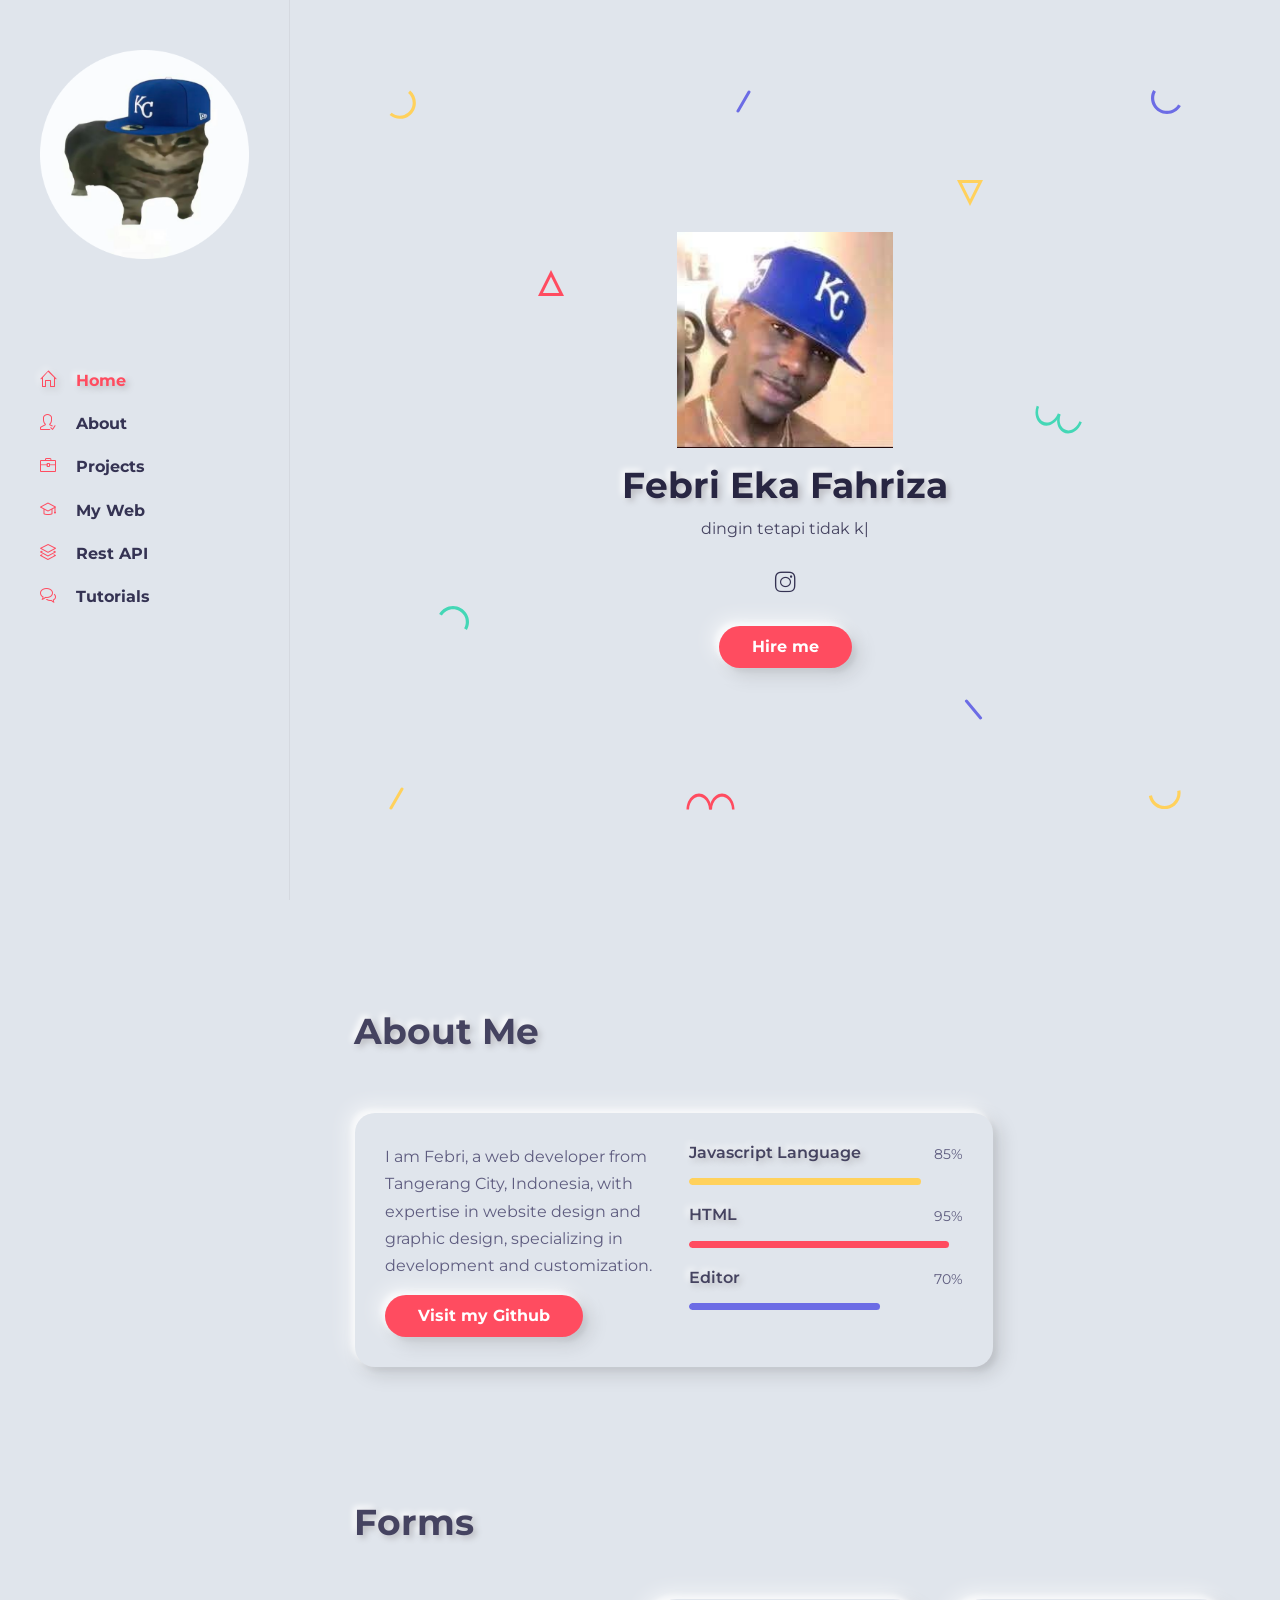
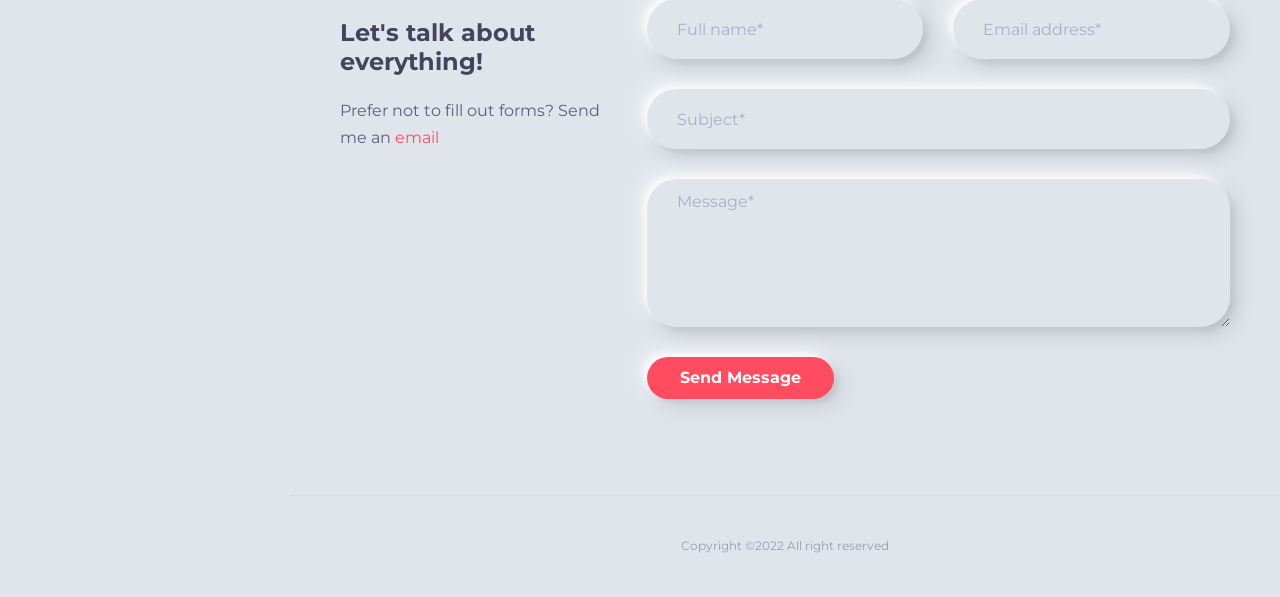
==== commit 288843f1: "Update index.html" ====
--- a/index.html
+++ b/index.html
@@ -124,7 +124,7 @@
             <a href="https://github.com/pucciri?tab=projects"><i class="icon-briefcase"></i>Projects</a>
           </li>
           <li>
-            <a href="https://jkt48.com/news/list?page=14&lang=id"><i class="icon-graduation"></i>My Web</a>
+            <a href="https://jkt48.com"><i class="icon-graduation"></i>My Web</a>
           </li>
           <li>
             <a href=""><i class="icon-layers"></i>Rest API</a>
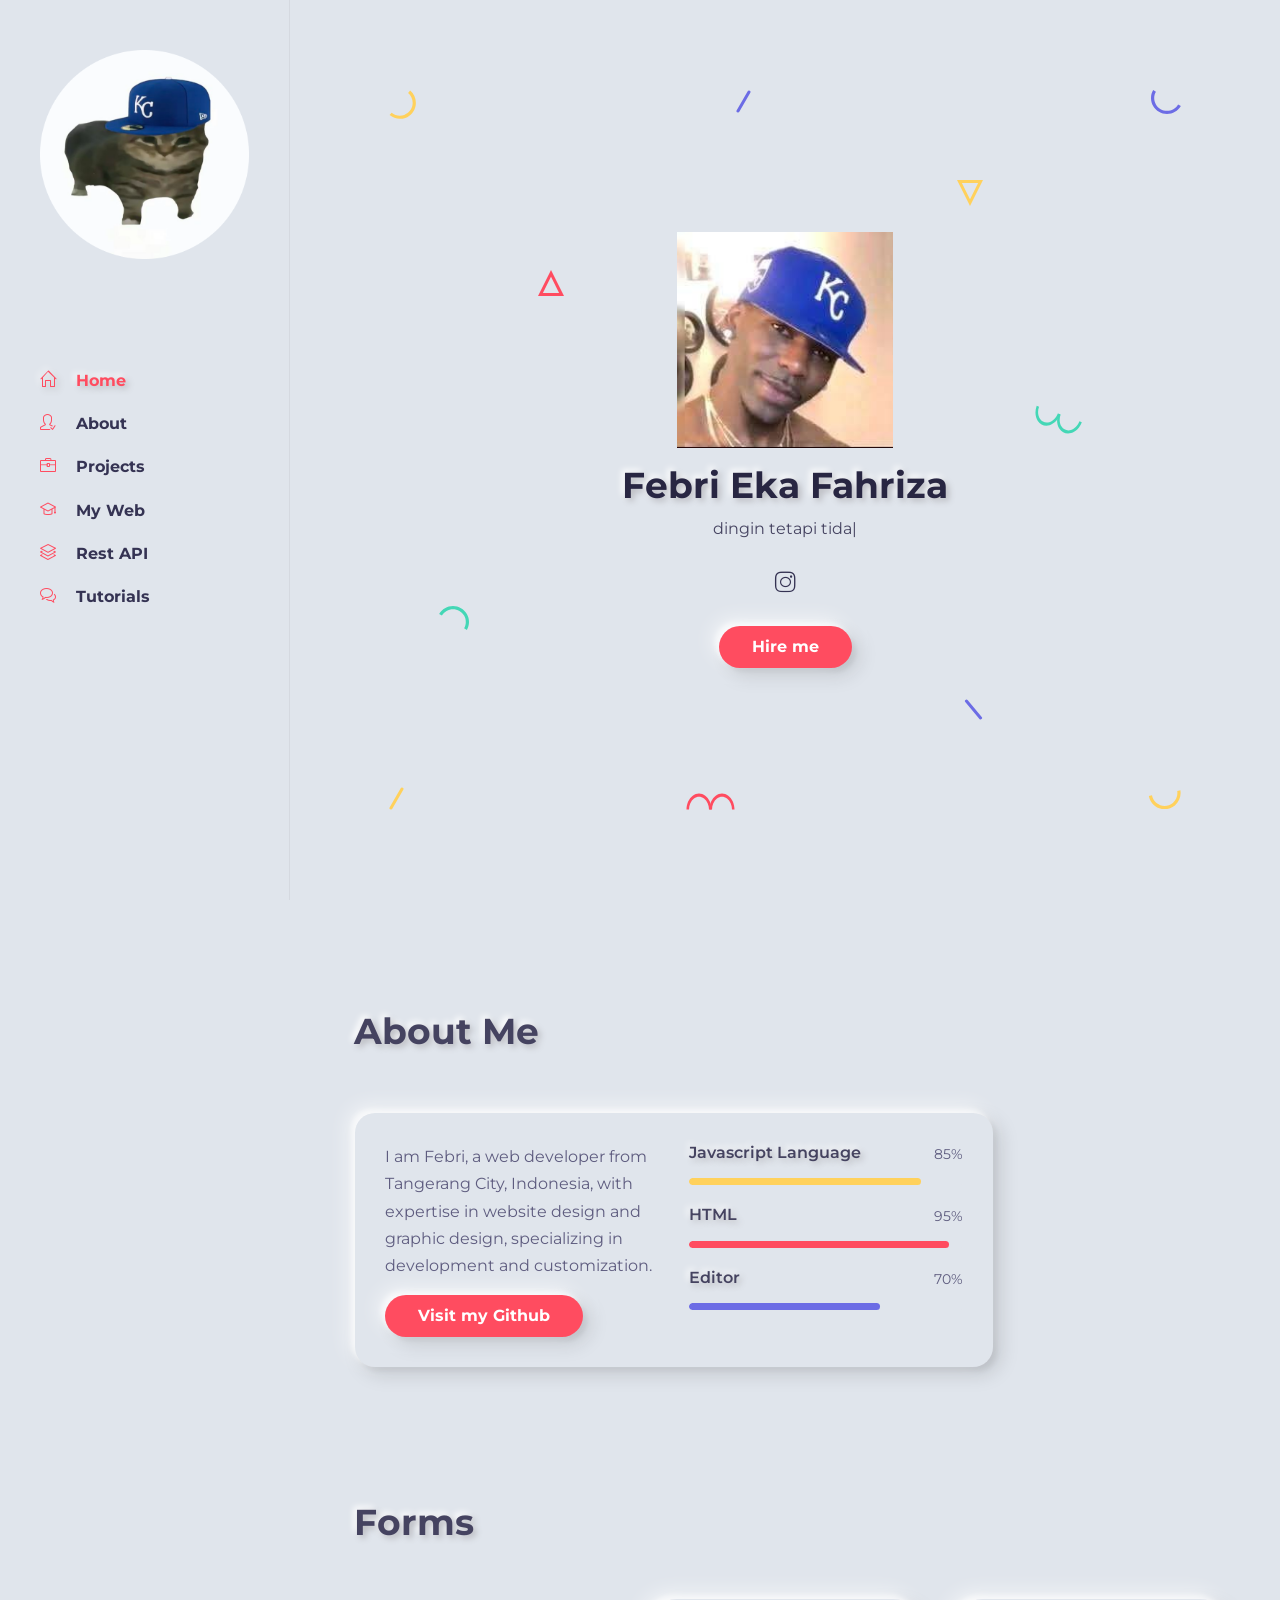
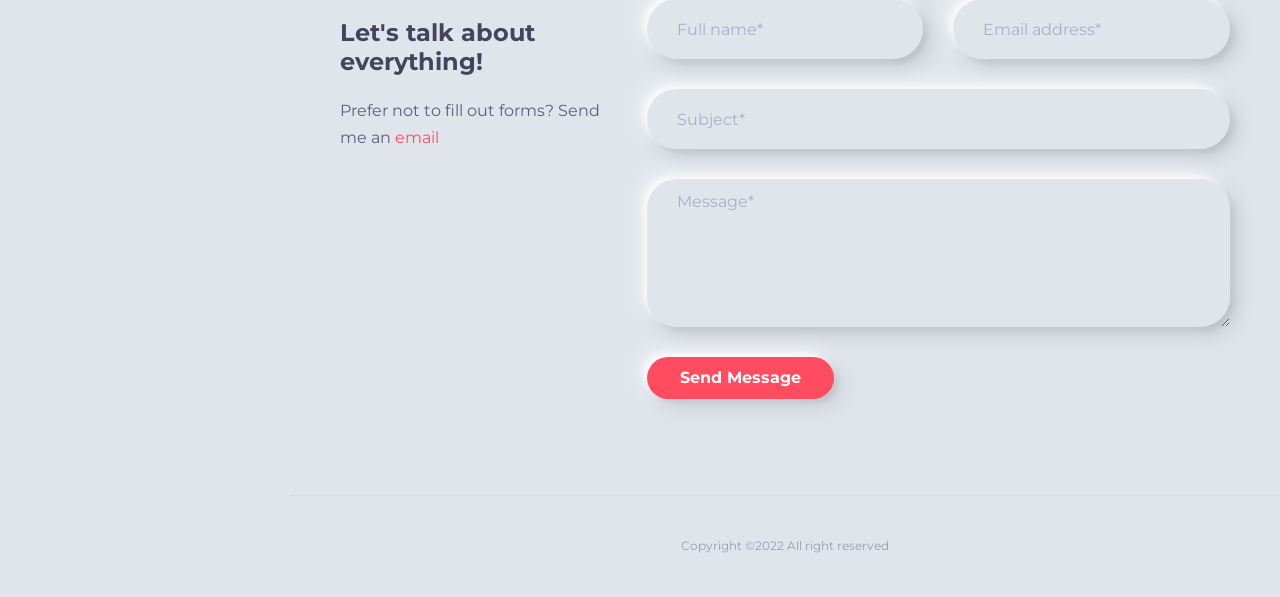
==== commit fad49bcf: "Update index.html" ====
--- a/index.html
+++ b/index.html
@@ -124,7 +124,7 @@
             <a href="https://github.com/pucciri?tab=projects"><i class="icon-briefcase"></i>Projects</a>
           </li>
           <li>
-            <a href="https://jkt48.com"><i class="icon-graduation"></i>My Web</a>
+            <a href="https://blank.org/"><i class="icon-graduation"></i>My Web</a>
           </li>
           <li>
             <a href=""><i class="icon-layers"></i>Rest API</a>
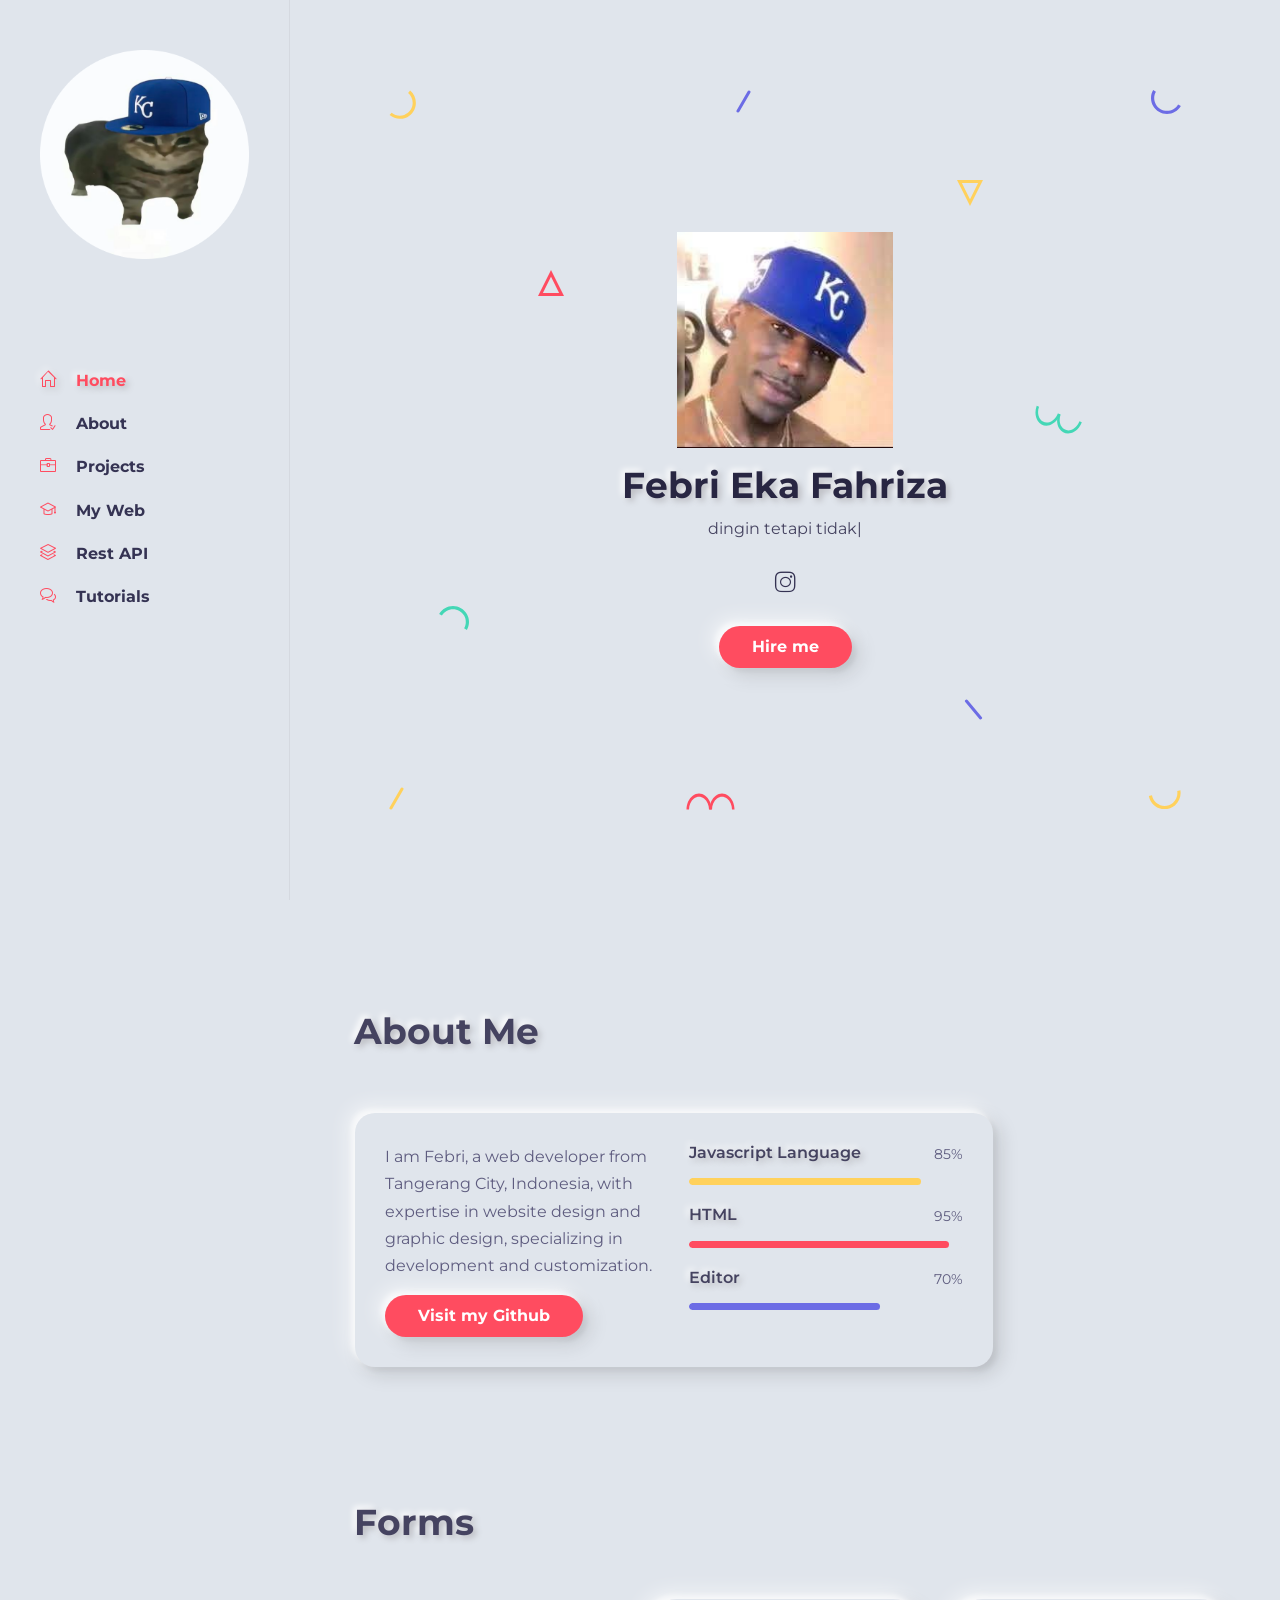
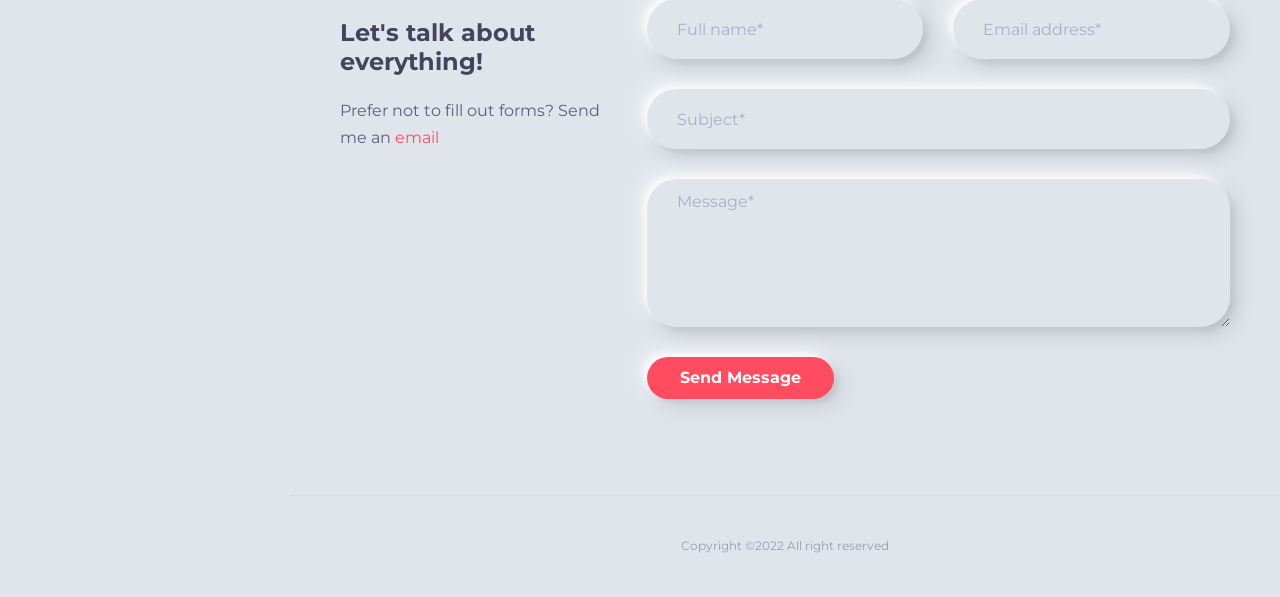
==== commit 6f47127d: "Update index.html" ====
--- a/index.html
+++ b/index.html
@@ -471,7 +471,7 @@
                 <h3 class="wow fadeInUp">Let's talk about everything!</h3>
                 <p class="wow fadeInUp">
                   Prefer not to fill out forms? Send me an 
-                  <a href="mailto:fahrizaxcx@gmail.com">email</a>
+                  <a href="mailto:pucciri13@gmail.com">email</a>
                 </p>
               </div>
             </div>
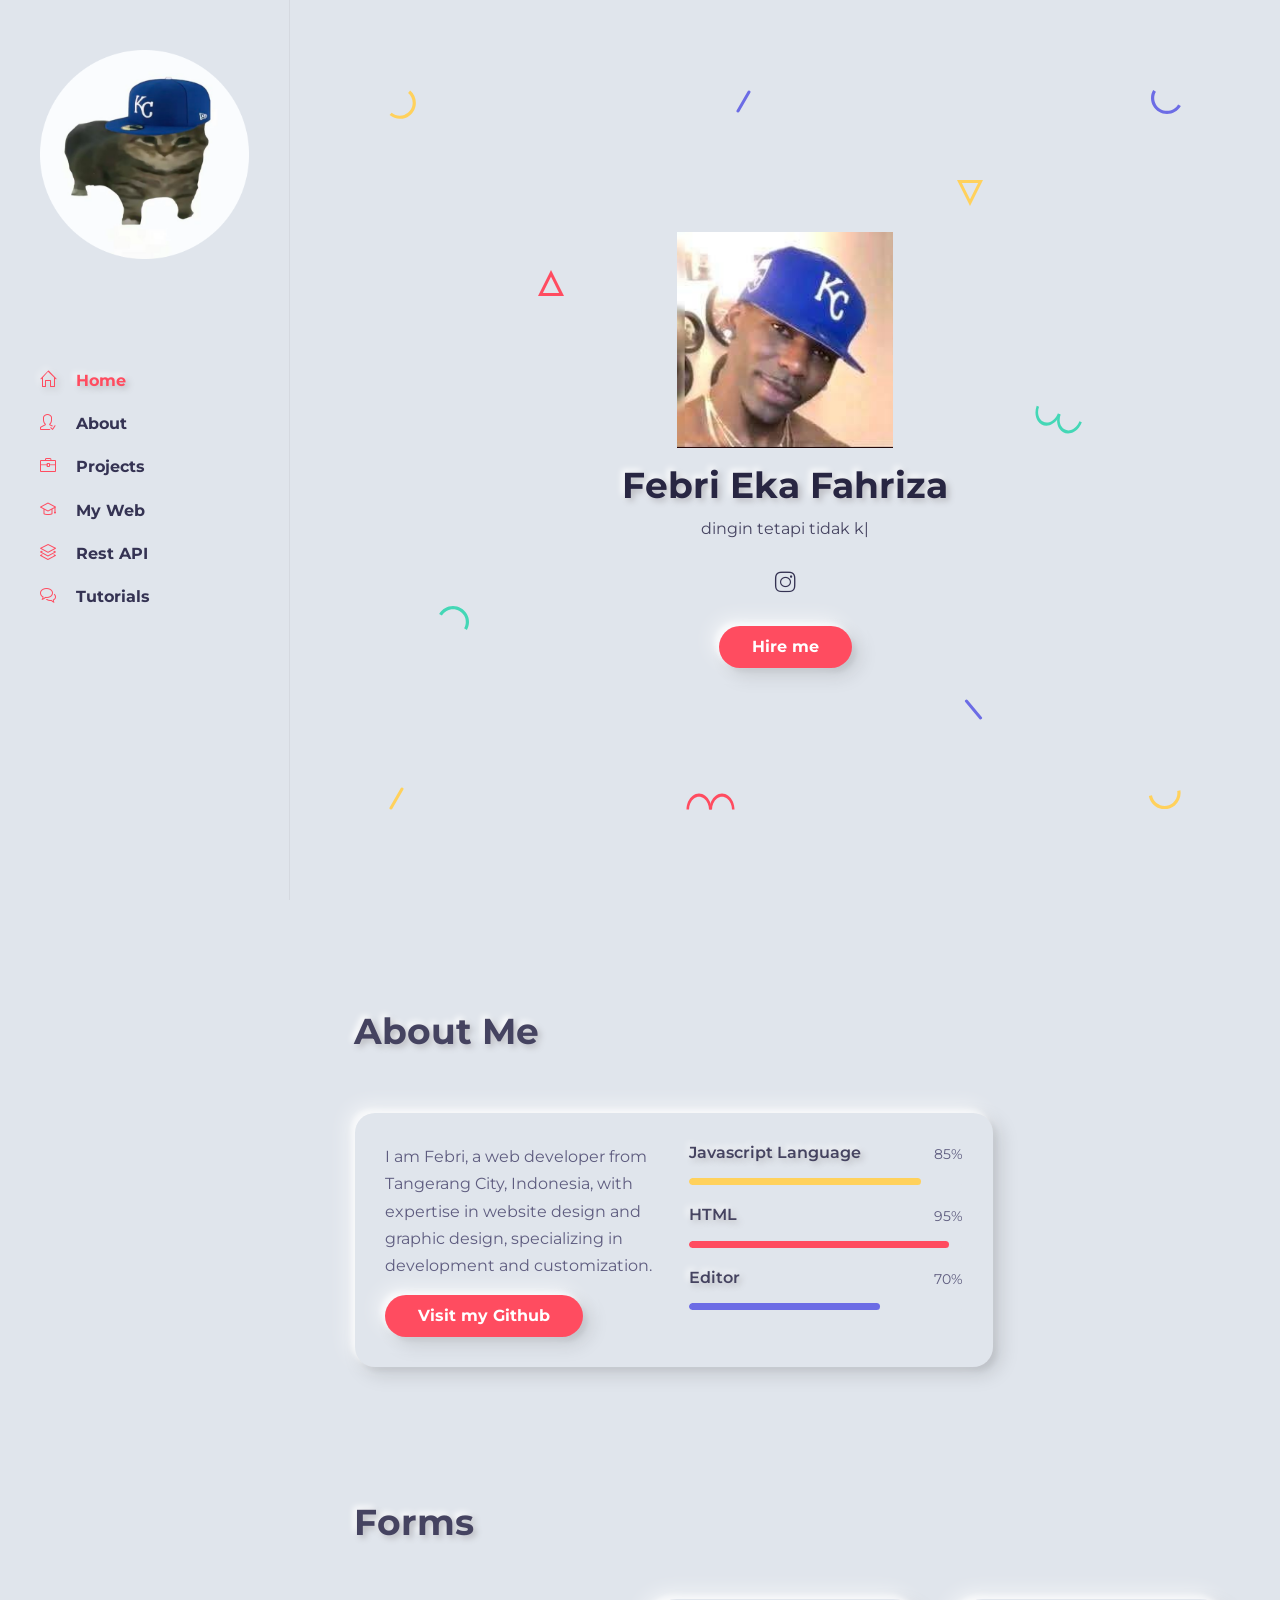
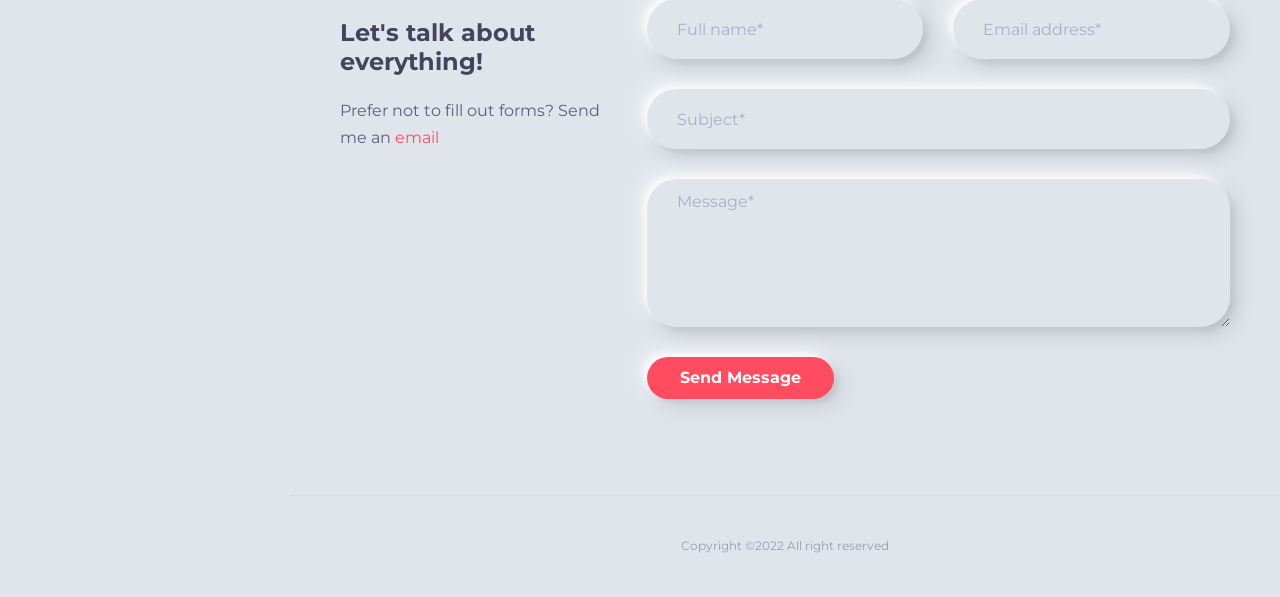
==== commit 090e1c5a: "Update index.html" ====
--- a/index.html
+++ b/index.html
@@ -121,7 +121,7 @@
             <a href="#about"><i class="icon-user-following"></i>About</a>
           </li>
           <li>
-            <a href="https://github.com/pucciri?tab=projects"><i class="icon-briefcase"></i>Projects</a>
+            <a href=""><i class="icon-briefcase"></i>Projects</a>
           </li>
           <li>
             <a href="https://blank.org/"><i class="icon-graduation"></i>My Web</a>
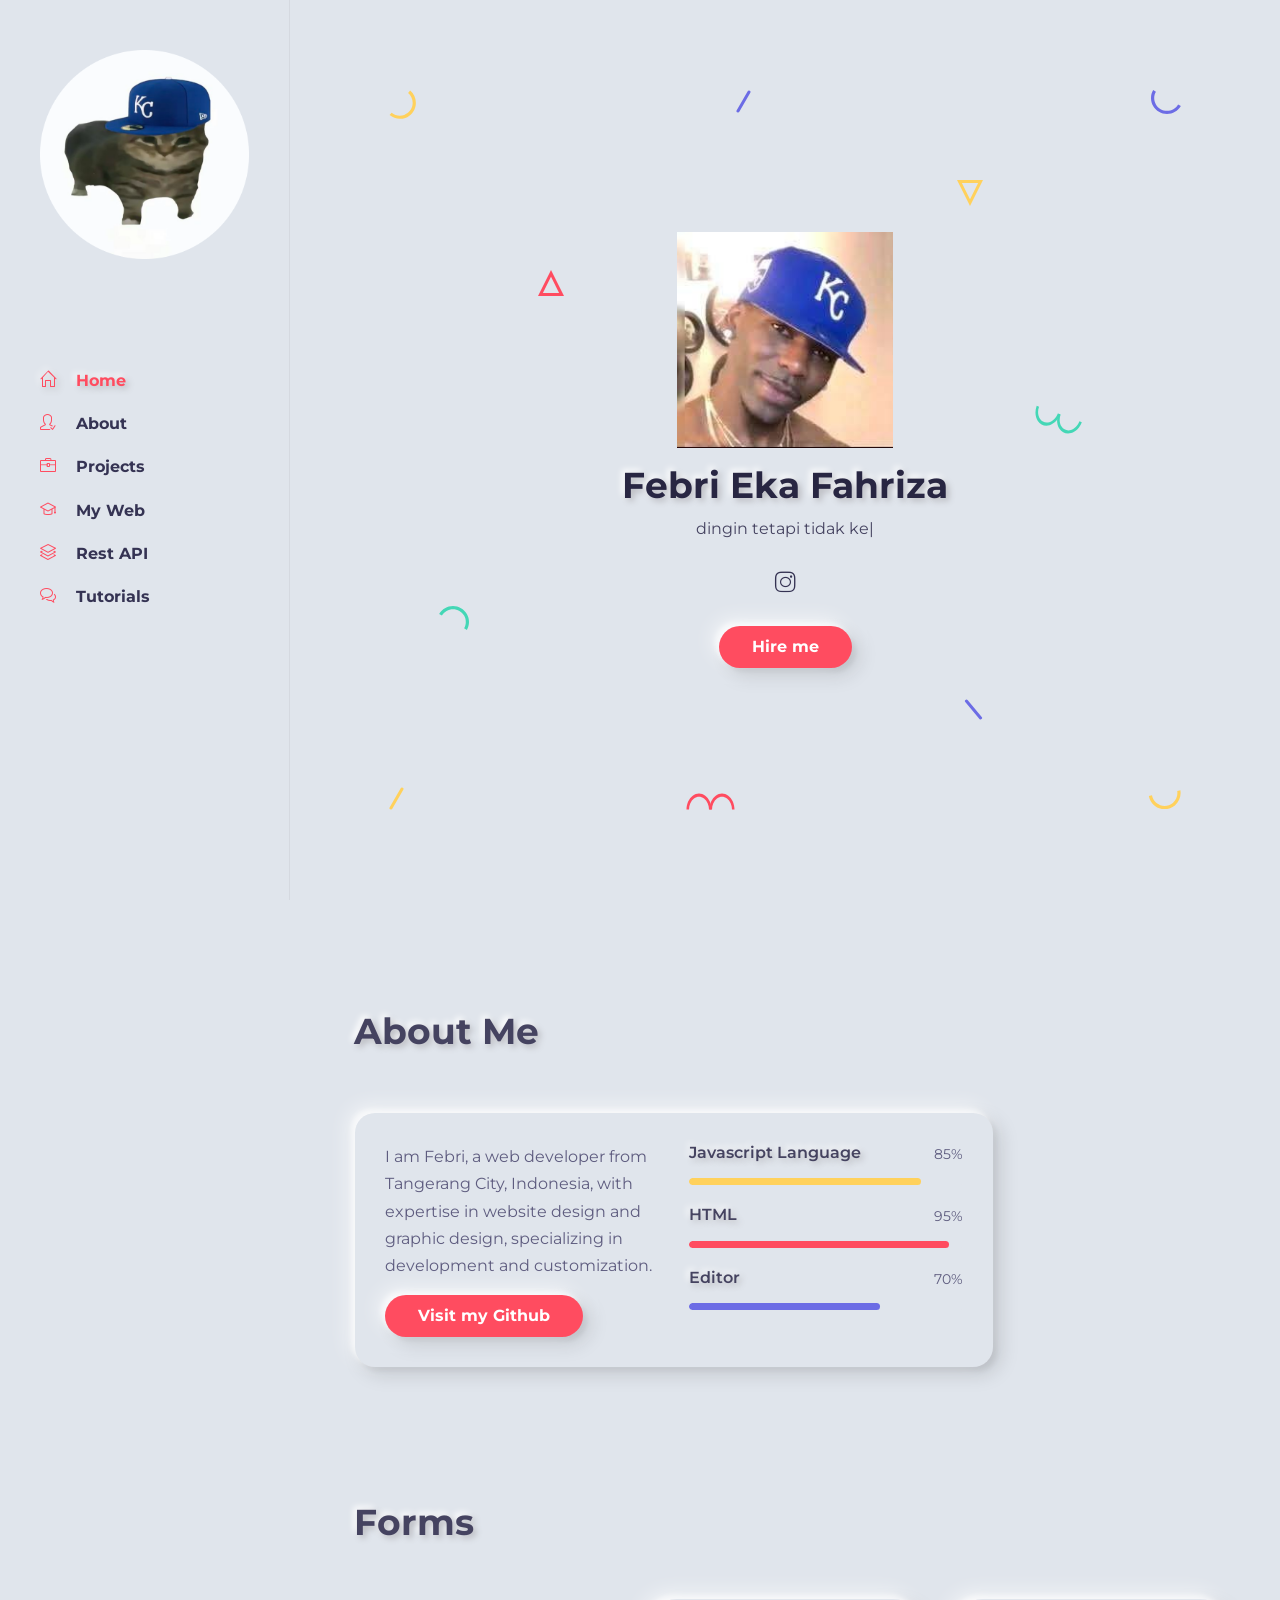
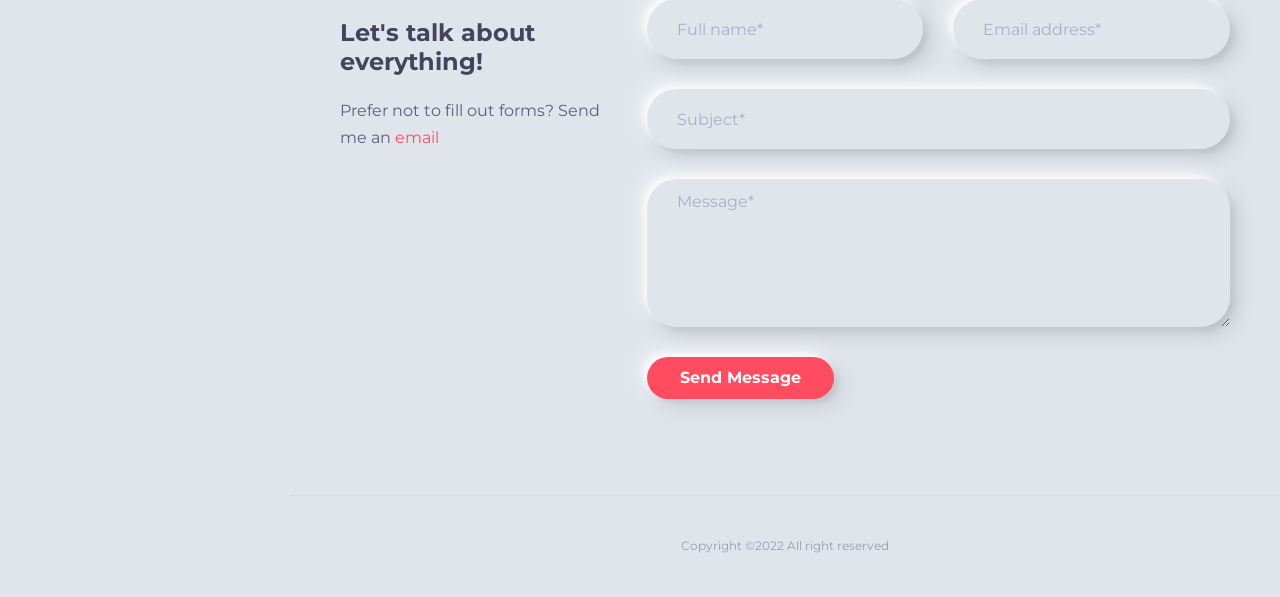
==== commit 9c8a4c08: "Add files via upload" ====
--- a/index.html
+++ b/index.html
@@ -121,8 +121,10 @@
             <a href="#about"><i class="icon-user-following"></i>About</a>
           </li>
           <li>
-            <a href=""><i class="icon-briefcase"></i>Projects</a>
-          </li>
+            <a href="projects.html">
+              <i class="icon-briefcase"></i>Projects
+            </a>
+          </li>          
           <li>
             <a href="https://blank.org/"><i class="icon-graduation"></i>My Web</a>
           </li>
@@ -604,4 +606,4 @@
       });
     </script>
   </body>
-</html>
+</html>
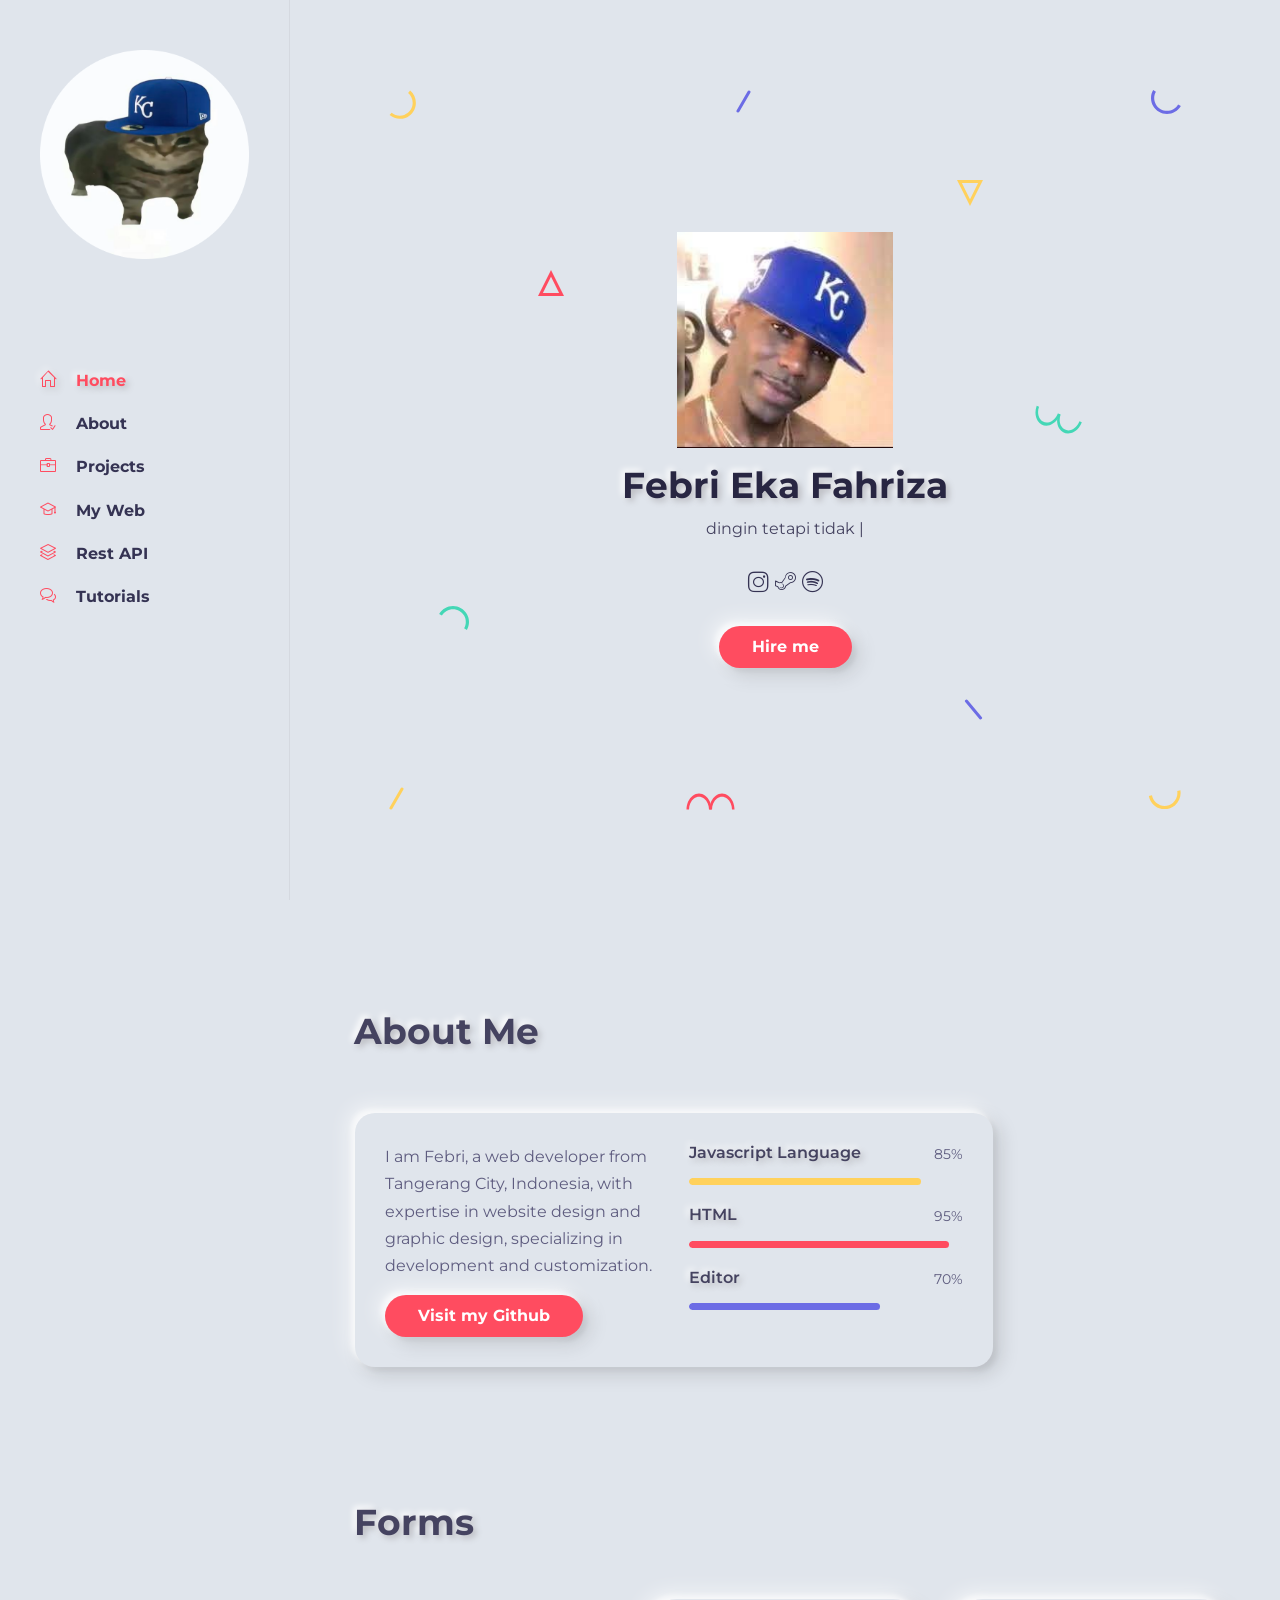
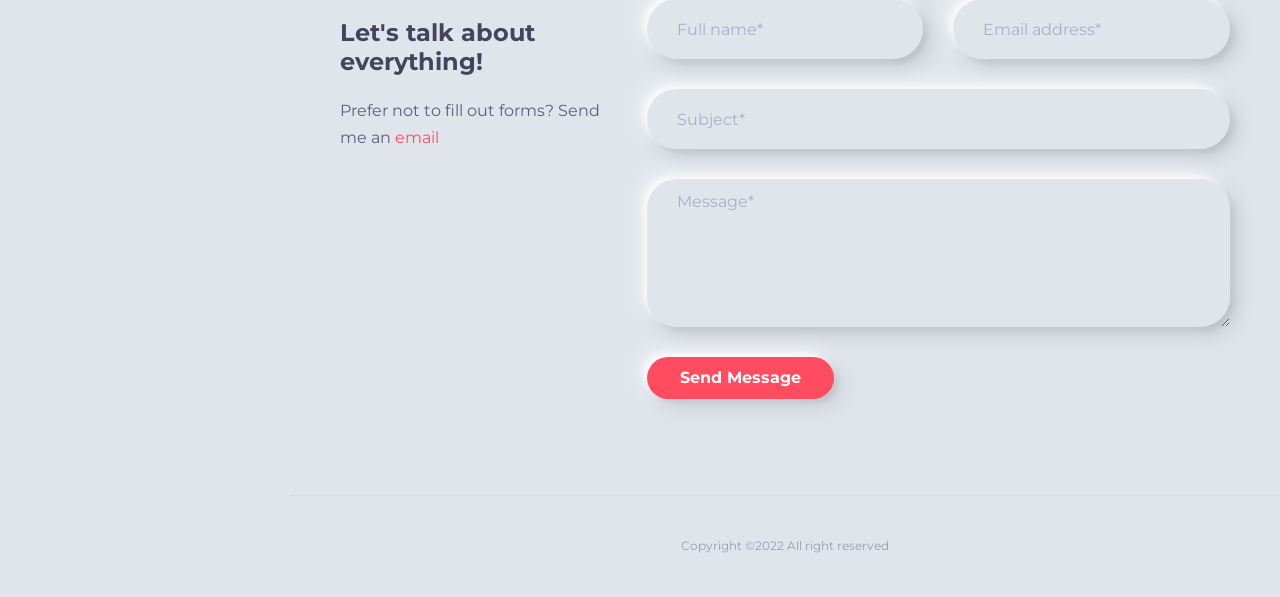
==== commit 1d8b5419: "Update index.html" ====
--- a/index.html
+++ b/index.html
@@ -164,6 +164,10 @@
               <li class="list-inline-item">
                 <a href="https://www.instagram.com/febrief_?igsh=MTBic3hxaTU4dmRndg==" target="_blank">
                   <i class="icon-social-instagram"></i>
+                  <a href="https://steamcommunity.com/profiles/76561199273931537/" target="_blank">
+                    <i class="icon-social-steam"></i>
+                    <a href="https://open.spotify.com/user/k46nc9n4ne8484fi67a13cib8?si=4df046f869f845a5" target="_blank">
+                      <i class="icon-social-spotify"></i>
                 </a>
               </li>
             </ul>
@@ -606,4 +610,4 @@
       });
     </script>
   </body>
-</html>+</html>
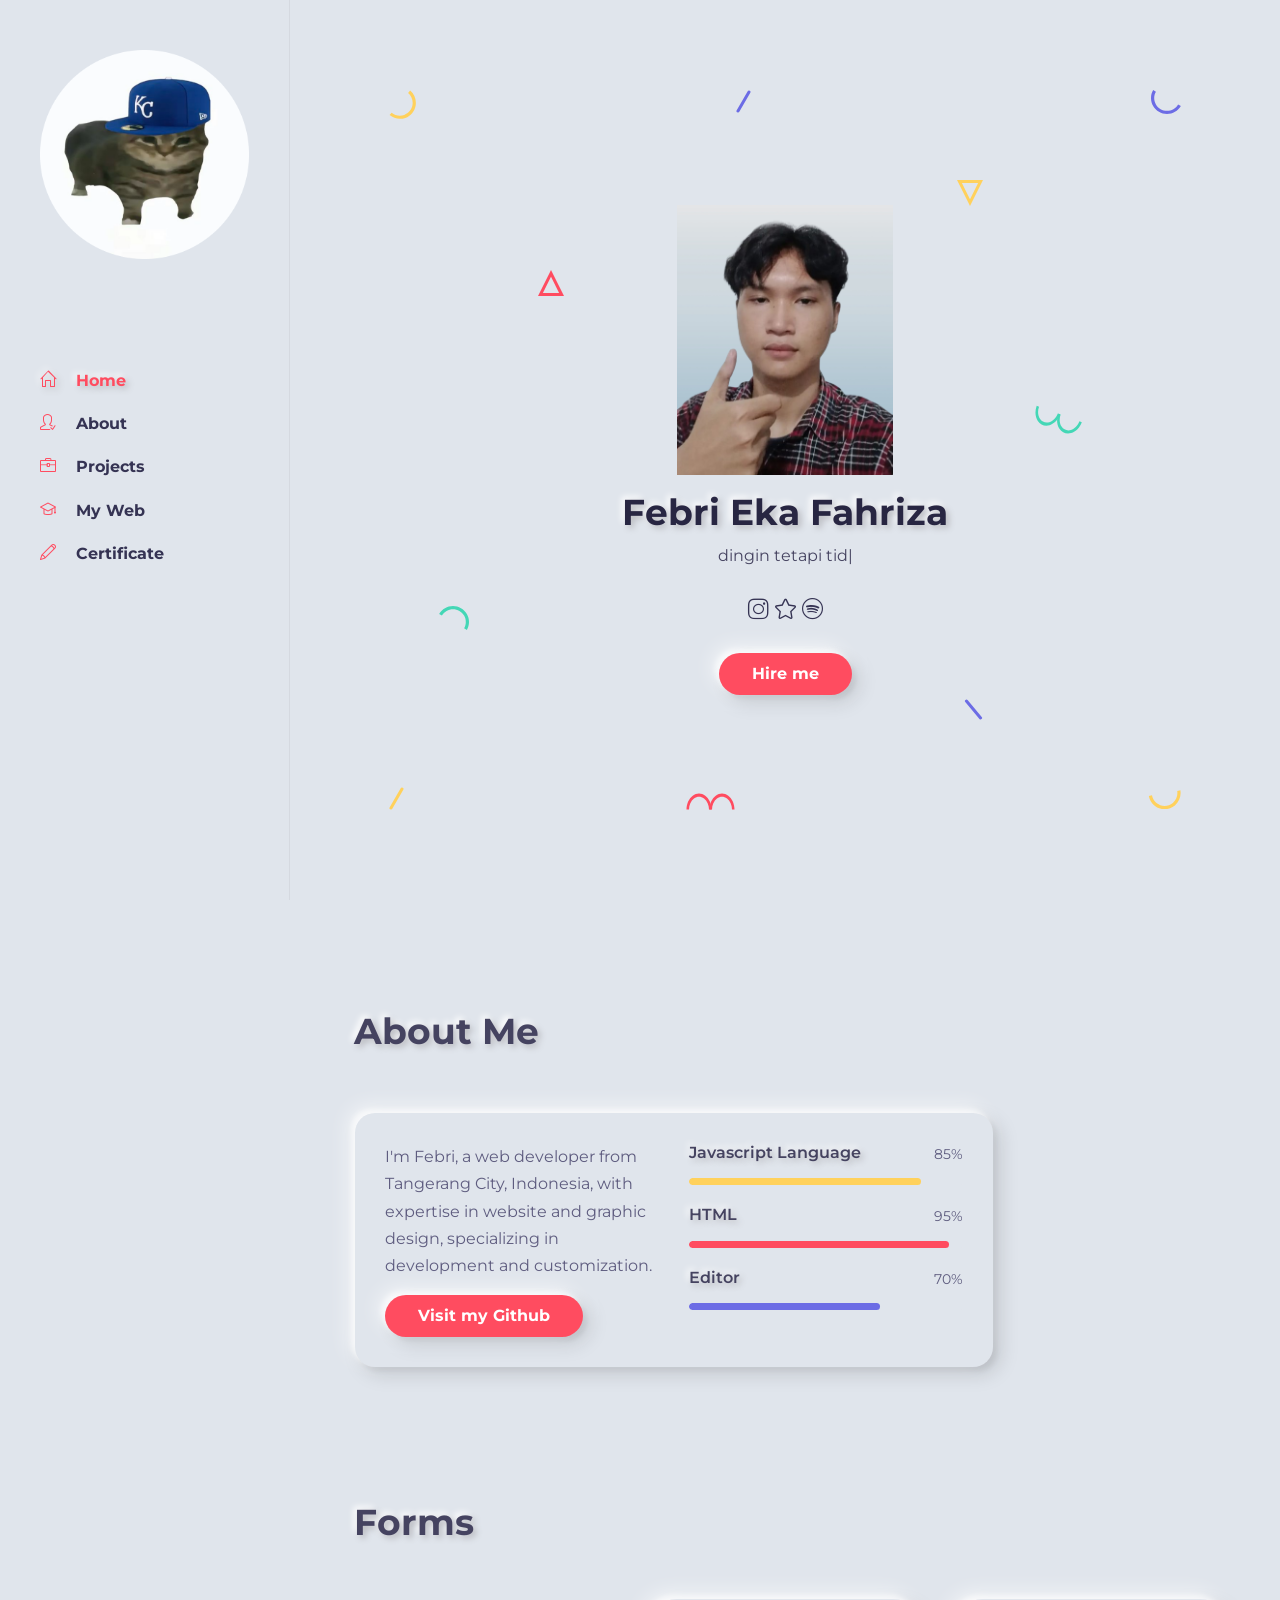
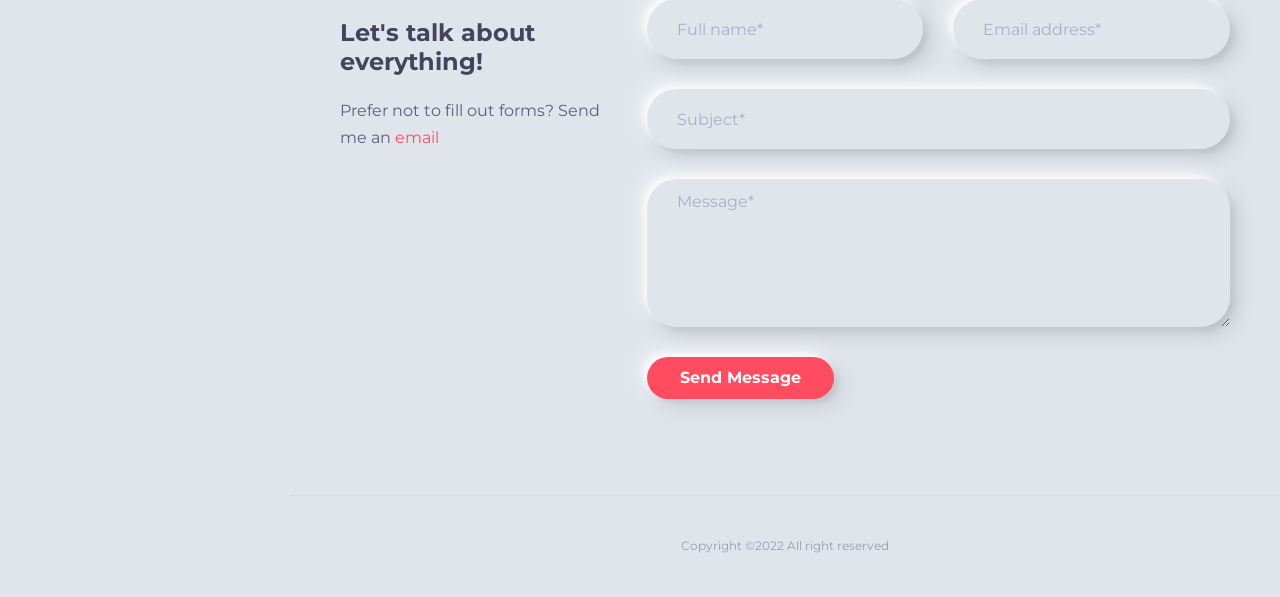
==== commit 73f49957: "Add files via upload" ====
--- a/index.html
+++ b/index.html
@@ -121,18 +121,15 @@
             <a href="#about"><i class="icon-user-following"></i>About</a>
           </li>
           <li>
-            <a href="projects.html">
-              <i class="icon-briefcase"></i>Projects
-            </a>
+            <a href="projects/projects.html">
+              <i class="icon-briefcase"></i>Projects</a>
           </li>          
           <li>
             <a href="https://blank.org/"><i class="icon-graduation"></i>My Web</a>
           </li>
           <li>
-            <a href=""><i class="icon-layers"></i>Rest API</a>
-          </li>
-          <li>
-            <a href="https://febri.github.io"><i class="icon-bubbles"></i>Tutorials</a>
+            <a href="sertifikat/sertifikat.html">
+              <i class="icon-pencil"></i>Certificate</a>
           </li>
         </ul>
       </nav>
@@ -149,7 +146,7 @@
           <div class="intro">
             <!-- avatar image -->
             <img
-              src="images/anu.png"
+              src="images/hadeh.png"
               alt="Febri"
               class="mb-3"
               width="40%"
@@ -164,9 +161,9 @@
               <li class="list-inline-item">
                 <a href="https://www.instagram.com/febrief_?igsh=MTBic3hxaTU4dmRndg==" target="_blank">
                   <i class="icon-social-instagram"></i>
-                  <a href="https://steamcommunity.com/profiles/76561199273931537/" target="_blank">
-                    <i class="icon-social-steam"></i>
-                    <a href="https://open.spotify.com/user/k46nc9n4ne8484fi67a13cib8?si=4df046f869f845a5" target="_blank">
+                  <a href="https://www.tiktok.com/@potpucci?_t=8qXcwd46BsO&_r=1" target="_blank">
+                    <i class="icon-star"></i>
+                    <a href="https://open.spotify.com/user/k46nc9n4ne8484fi67a13cib8?si=826dd03a796e4986" target="_blank">
                       <i class="icon-social-spotify"></i>
                 </a>
               </li>
@@ -374,7 +371,7 @@
                   <div class="col-md-6">
                     <!-- about text -->
                     <p>
-                      I am Febri, a web developer from Tangerang City, Indonesia, with expertise in website design and graphic design, specializing in development and customization.
+                      I'm Febri, a web developer from Tangerang City, Indonesia, with expertise in website and graphic design, specializing in development and customization.
                     </p>
                     <div class="mt-3">
                       <a
@@ -610,4 +607,4 @@
       });
     </script>
   </body>
-</html>
+</html>
